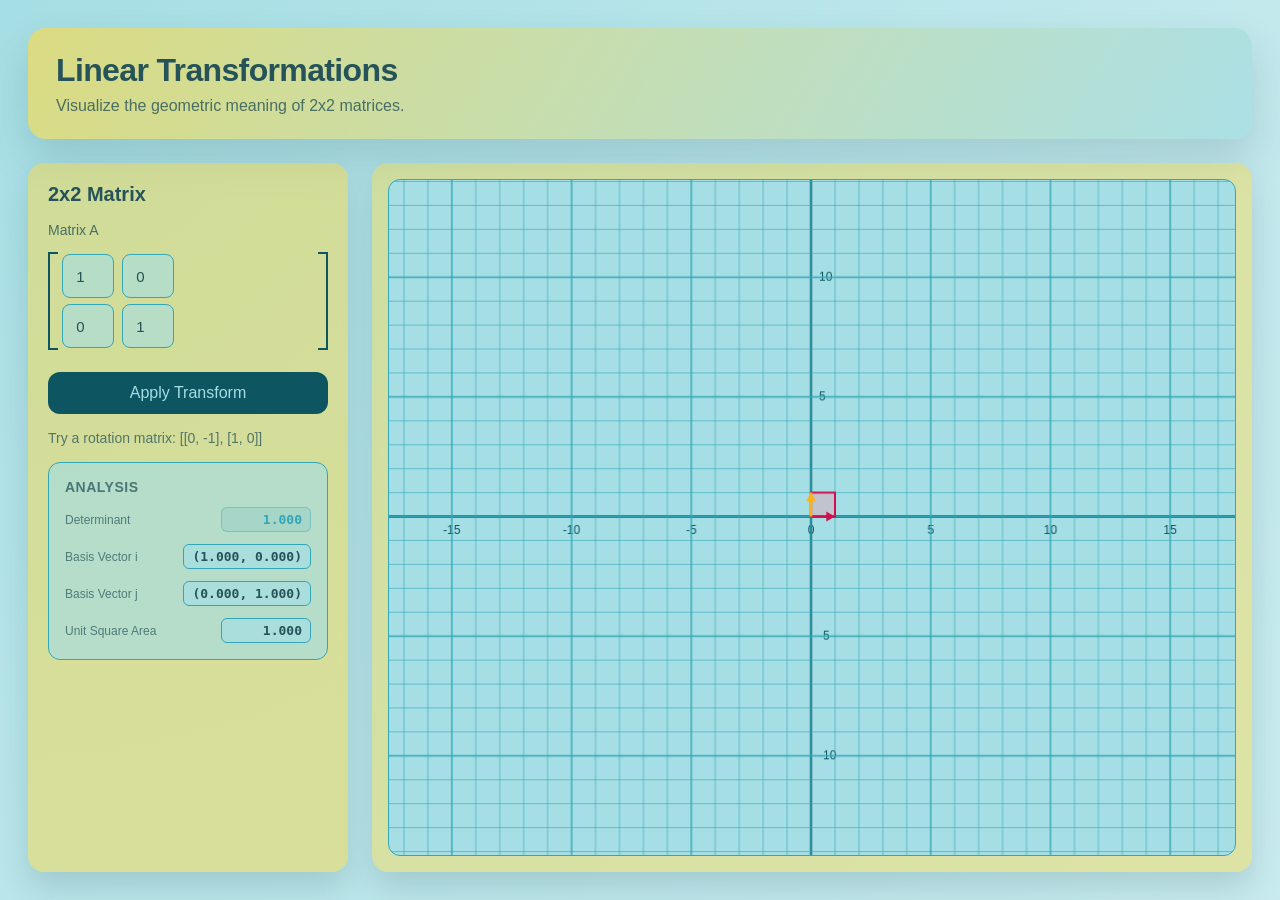
==== index.html @ dea4968d "function2" ====
<!doctype html>
<html lang="en">
  <head>
    <meta charset="utf-8" />
    <meta name="viewport" content="width=device-width, initial-scale=1" />
    <title>Matrix Linear Transformation Visualizer</title>
    <link rel="stylesheet" href="style.css" />
  </head>
  <body>
    <div class="app">
      <header class="hero">
        <div>
          <h1>Linear Transformations</h1>
          <p>Visualize the geometric meaning of 2x2 matrices.</p>
        </div>
      </header>

      <main class="layout">
        <section class="panel">
          <h2>2x2 Matrix</h2>
          <div class="input-group">
            <label>Matrix A</label>
            <div class="matrix-bracket">
              <div class="matrix-input">
                <input id="m11" type="number" step="0.1" value="1" />
                <input id="m12" type="number" step="0.1" value="0" />
                <input id="m21" type="number" step="0.1" value="0" />
                <input id="m22" type="number" step="0.1" value="1" />
              </div>
            </div>
          </div>

          <button id="apply">Apply Transform</button>
          <div class="hint" id="hint">
            Try a rotation matrix: [[0, -1], [1, 0]]
          </div>

          <div class="stats-panel">
            <h3>Analysis</h3>
            <div class="stat-item">
              <label>Determinant</label>
              <div id="detDisplay" class="det-value det-positive">1.000</div>
            </div>
            <div class="stat-item">
              <label>Basis Vector i</label>
              <div id="basisIDisplay" class="basis-value">(1.000, 0.000)</div>
            </div>
            <div class="stat-item">
              <label>Basis Vector j</label>
              <div id="basisJDisplay" class="basis-value">(0.000, 1.000)</div>
            </div>
            <div class="stat-item">
              <label>Unit Square Area</label>
              <div id="areaDisplay" class="area-value">1.000</div>
            </div>
          </div>
        </section>

        <section class="canvas-wrap">
          <div class="viz-stage" id="vizStage">
            <canvas id="viz"></canvas>
          </div>
        </section>
      </main>
    </div>

    <script type="module" src="main.js"></script>
  </body>
</html>
---- style.css ----
:root {
  --asagi: #33a6b8;
  --ai: #0d5661;
  --shinbashi: #0089a7;
  --tetsuonando: #255359;
  --kamenozoki: #a5dee4;
  --yamabuki: #ffb11b;
  --nanohana: #f7d94c;
  --tamarokoshi: #e8b647;
  --kohbai: #e16b8c;
  --momo: #f596aa;
  --karakurenai: #d0104c;
  --shadow: rgba(37, 83, 89, 0.18);
  font-family: "Space Grotesk", "Segoe UI", sans-serif;
}

*,
*::before,
*::after {
  box-sizing: border-box;
}

html,
body {
  height: 100%;
}

body {
  margin: 0;
  background: radial-gradient(circle at top left, var(--kamenozoki) 0%, rgba(165, 222, 228, 0.75) 60%, rgba(165, 222, 228, 0.6) 100%);
  color: var(--tetsuonando);
  overflow: hidden;
}

.app {
  height: 100vh;
  display: flex;
  flex-direction: column;
  gap: 24px;
  padding: 28px;
}

.hero {
  display: flex;
  align-items: center;
  justify-content: space-between;
  background: linear-gradient(120deg, rgba(247, 217, 76, 0.65) 0%, rgba(165, 222, 228, 0.8) 100%);
  border-radius: 18px;
  padding: 24px 28px;
  box-shadow: 0 20px 40px var(--shadow);
}

.hero h1 {
  margin: 0 0 8px;
  font-size: 32px;
  letter-spacing: -0.02em;
}

.hero p {
  margin: 0;
  color: rgba(37, 83, 89, 0.8);
}

.layout {
  flex: 1;
  min-height: 0;
  display: flex;
  gap: 24px;
}

.panel {
  background: rgba(247, 217, 76, 0.5);
  border-radius: 16px;
  padding: 20px;
  box-shadow: 0 16px 30px var(--shadow);
  display: flex;
  flex-direction: column;
  gap: 16px;
  width: 320px;
  min-width: 280px;
  max-height: 100%;
  overflow-y: auto;
  overflow-x: hidden;
}

.panel h2 {
  margin: 0;
  font-size: 20px;
}

.input-group {
  display: flex;
  flex-direction: column;
  gap: 8px;
}

.input-group label {
  font-size: 14px;
  color: rgba(37, 83, 89, 0.8);
}

.matrix-bracket {
  position: relative;
  padding: 8px 14px;
  display: inline-flex;
  align-items: center;
}

.matrix-bracket::before,
.matrix-bracket::after {
  content: "";
  position: absolute;
  top: 6px;
  bottom: 6px;
  width: 10px;
  border-top: 2px solid var(--ai);
  border-bottom: 2px solid var(--ai);
}

.matrix-bracket::before {
  left: 0;
  border-left: 2px solid var(--ai);
}

.matrix-bracket::after {
  right: 0;
  border-right: 2px solid var(--ai);
}

.matrix-input {
  display: grid;
  grid-template-columns: repeat(2, 1fr);
  gap: 6px 8px;
}

.matrix-input input[type="number"] {
  width: 52px;
  height: 44px;
  padding: 4px;
  border-radius: 8px;
  border: 1px solid var(--asagi);
  background: rgba(165, 222, 228, 0.6);
  color: var(--tetsuonando);
  font-size: 15px;
  text-align: center;
}

button#apply {
  padding: 12px;
  border: none;
  border-radius: 12px;
  background: var(--ai);
  color: var(--kamenozoki);
  font-size: 16px;
  cursor: pointer;
}

button#apply:hover {
  filter: brightness(1.05);
}

.hint {
  color: rgba(37, 83, 89, 0.75);
  font-size: 14px;
}

.stats-panel {
  display: flex;
  flex-direction: column;
  gap: 12px;
  padding: 16px;
  background: rgba(165, 222, 228, 0.65);
  border-radius: 12px;
  border: 1px solid var(--asagi);
}

.stats-panel h3 {
  margin: 0;
  font-size: 14px;
  font-weight: 600;
  color: rgba(37, 83, 89, 0.75);
  text-transform: uppercase;
  letter-spacing: 0.5px;
}

.stat-item {
  display: flex;
  justify-content: space-between;
  align-items: center;
  gap: 8px;
}

.stat-item label {
  font-size: 12px;
  color: rgba(37, 83, 89, 0.7);
  font-weight: 500;
}

.det-value,
.basis-value,
.area-value {
  font-size: 13px;
  font-weight: 600;
  font-family: monospace;
  padding: 4px 8px;
  border-radius: 6px;
  background: rgba(165, 222, 228, 0.7);
  border: 1px solid var(--asagi);
  min-width: 90px;
  text-align: right;
}

.det-positive {
  color: var(--asagi);
  border-color: rgba(51, 166, 184, 0.4);
  background: rgba(51, 166, 184, 0.12);
}

.det-negative {
  color: var(--karakurenai);
  border-color: rgba(208, 16, 76, 0.4);
  background: rgba(208, 16, 76, 0.12);
}

.det-zero {
  color: rgba(37, 83, 89, 0.85);
  border-color: rgba(37, 83, 89, 0.3);
  background: rgba(37, 83, 89, 0.12);
}

.canvas-wrap {
  background: rgba(247, 217, 76, 0.45);
  border-radius: 16px;
  padding: 16px;
  box-shadow: 0 16px 30px var(--shadow);
  flex: 1;
  min-width: 0;
  min-height: 0;
  display: flex;
  overflow: hidden;
}

.viz-stage {
  flex: 1;
  min-width: 0;
  min-height: 0;
  position: relative;
}

canvas {
  width: 100%;
  height: 100%;
  display: block;
  border-radius: 12px;
  background: var(--kamenozoki);
  border: 1px solid var(--asagi);
}

@media (max-width: 900px) {
  .layout {
    flex-direction: column;
  }

  .panel {
    width: 100%;
    max-height: 45vh;
  }

  .canvas-wrap {
    min-height: 50vh;
  }
}
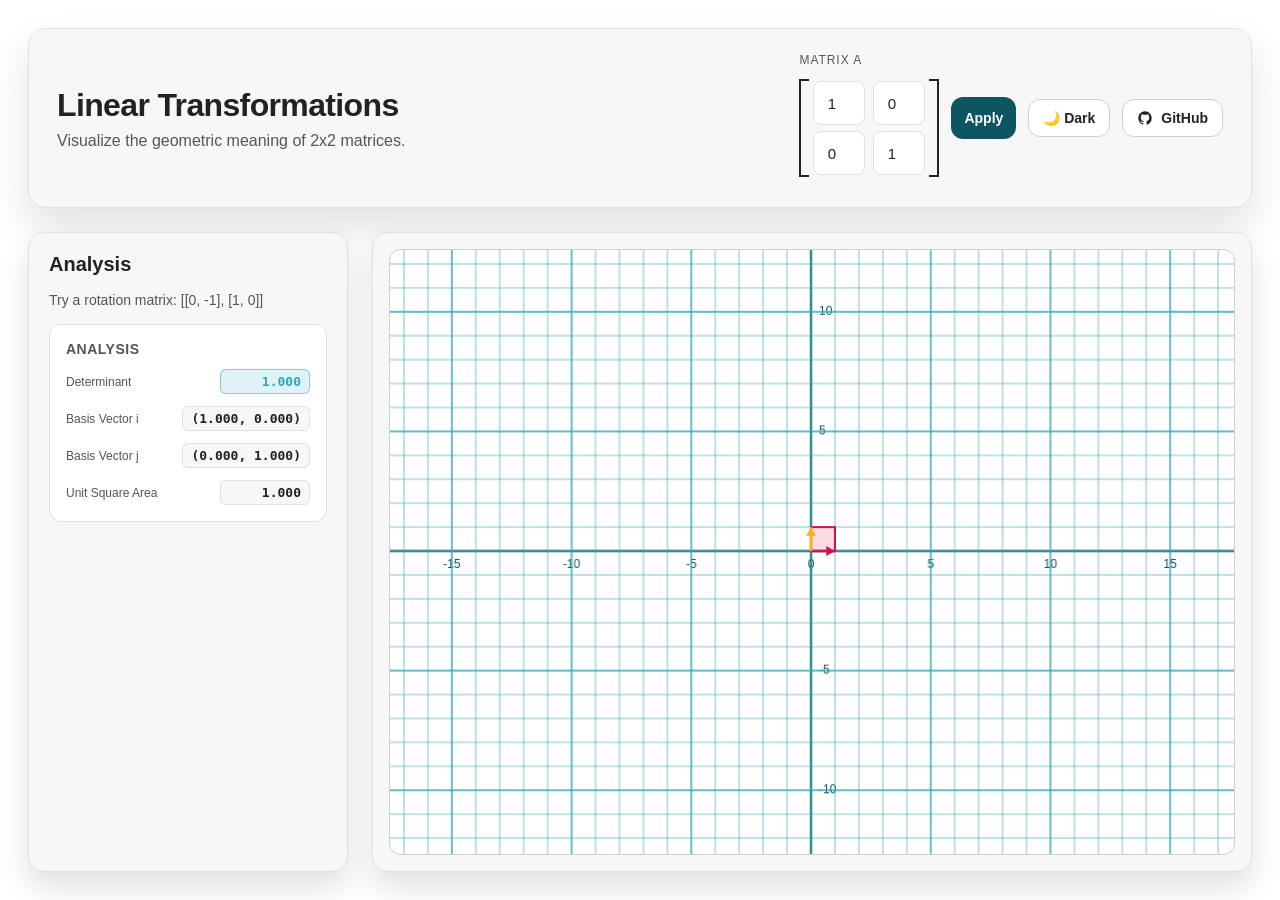
==== commit fba5a061: "add dark theme and github link" ====
--- a/index.html
+++ b/index.html
@@ -6,20 +6,16 @@
     <title>Matrix Linear Transformation Visualizer</title>
     <link rel="stylesheet" href="style.css" />
   </head>
-  <body>
+  <body class="light-theme">
     <div class="app">
       <header class="hero">
-        <div>
+        <div class="hero-text">
           <h1>Linear Transformations</h1>
           <p>Visualize the geometric meaning of 2x2 matrices.</p>
         </div>
-      </header>
-
-      <main class="layout">
-        <section class="panel">
-          <h2>2x2 Matrix</h2>
-          <div class="input-group">
-            <label>Matrix A</label>
+        <div class="control-bar">
+          <div class="matrix-control">
+            <span class="matrix-label">Matrix A</span>
             <div class="matrix-bracket">
               <div class="matrix-input">
                 <input id="m11" type="number" step="0.1" value="1" />
@@ -29,8 +25,29 @@
               </div>
             </div>
           </div>
+          <button id="apply" class="btn btn-primary">Apply</button>
+          <button id="themeToggle" class="btn btn-ghost" type="button">🌙 Dark</button>
+          <a
+            id="githubLink"
+            class="btn btn-ghost"
+            href="https://github.com/Z-ready/matrix-visualizer"
+            target="_blank"
+            rel="noreferrer"
+            aria-label="Open GitHub repository"
+          >
+            <svg viewBox="0 0 24 24" aria-hidden="true" focusable="false">
+              <path
+                d="M12 2C6.48 2 2 6.58 2 12.26c0 4.5 2.87 8.32 6.84 9.67.5.1.68-.22.68-.49 0-.24-.01-.88-.01-1.73-2.78.62-3.37-1.37-3.37-1.37-.46-1.18-1.12-1.49-1.12-1.49-.92-.64.07-.63.07-.63 1.02.07 1.55 1.07 1.55 1.07.9 1.58 2.36 1.12 2.94.86.09-.67.35-1.12.64-1.38-2.22-.26-4.56-1.14-4.56-5.06 0-1.12.39-2.03 1.03-2.74-.1-.26-.45-1.3.1-2.71 0 0 .84-.27 2.75 1.05.8-.23 1.65-.34 2.5-.34.85 0 1.7.12 2.5.34 1.9-1.32 2.74-1.05 2.74-1.05.55 1.41.2 2.45.1 2.71.64.71 1.03 1.62 1.03 2.74 0 3.93-2.34 4.79-4.57 5.05.36.32.68.95.68 1.92 0 1.39-.01 2.5-.01 2.84 0 .27.18.6.69.49 3.97-1.35 6.83-5.17 6.83-9.67C22 6.58 17.52 2 12 2z"
+              />
+            </svg>
+            <span>GitHub</span>
+          </a>
+        </div>
+      </header>
 
-          <button id="apply">Apply Transform</button>
+      <main class="layout">
+        <section class="panel">
+          <h2>Analysis</h2>
           <div class="hint" id="hint">
             Try a rotation matrix: [[0, -1], [1, 0]]
           </div>
--- a/style.css
+++ b/style.css
@@ -10,7 +10,7 @@
   --kohbai: #e16b8c;
   --momo: #f596aa;
   --karakurenai: #d0104c;
-  --shadow: rgba(37, 83, 89, 0.18);
+  --shadow: rgba(0, 0, 0, 0.12);
   font-family: "Space Grotesk", "Segoe UI", sans-serif;
 }
 
@@ -27,9 +27,35 @@
 
 body {
   margin: 0;
-  background: radial-gradient(circle at top left, var(--kamenozoki) 0%, rgba(165, 222, 228, 0.75) 60%, rgba(165, 222, 228, 0.6) 100%);
-  color: var(--tetsuonando);
+  background: var(--bg);
+  color: var(--text);
   overflow: hidden;
+}
+
+.light-theme {
+  --bg: #ffffff;
+  --text: #222222;
+  --panel: #f7f7f7;
+  --panel-border: #e0e0e0;
+  --muted: #555555;
+  --button-bg: #ffffff;
+  --button-border: #d0d0d0;
+  --button-text: #222222;
+  --button-hover: #f0f0f0;
+  --canvas-border: #d0d0d0;
+}
+
+.dark-theme {
+  --bg: #111111;
+  --text: #eeeeee;
+  --panel: #1a1a1a;
+  --panel-border: #2a2a2a;
+  --muted: #bbbbbb;
+  --button-bg: #1f1f1f;
+  --button-border: #333333;
+  --button-text: #eeeeee;
+  --button-hover: #2a2a2a;
+  --canvas-border: #2a2a2a;
 }
 
 .app {
@@ -44,7 +70,9 @@
   display: flex;
   align-items: center;
   justify-content: space-between;
-  background: linear-gradient(120deg, rgba(247, 217, 76, 0.65) 0%, rgba(165, 222, 228, 0.8) 100%);
+  gap: 20px;
+  background: var(--panel);
+  border: 1px solid var(--panel-border);
   border-radius: 18px;
   padding: 24px 28px;
   box-shadow: 0 20px 40px var(--shadow);
@@ -58,7 +86,35 @@
 
 .hero p {
   margin: 0;
-  color: rgba(37, 83, 89, 0.8);
+  color: var(--muted);
+}
+
+.hero-text {
+  min-width: 220px;
+  flex: 1;
+}
+
+.control-bar {
+  display: flex;
+  align-items: center;
+  gap: 12px;
+  flex-wrap: nowrap;
+  justify-content: flex-end;
+  min-width: 0;
+}
+
+.matrix-control {
+  display: flex;
+  flex-direction: column;
+  gap: 6px;
+  color: var(--text);
+}
+
+.matrix-label {
+  font-size: 12px;
+  color: var(--muted);
+  text-transform: uppercase;
+  letter-spacing: 0.08em;
 }
 
 .layout {
@@ -69,7 +125,8 @@
 }
 
 .panel {
-  background: rgba(247, 217, 76, 0.5);
+  background: var(--panel);
+  border: 1px solid var(--panel-border);
   border-radius: 16px;
   padding: 20px;
   box-shadow: 0 16px 30px var(--shadow);
@@ -96,7 +153,7 @@
 
 .input-group label {
   font-size: 14px;
-  color: rgba(37, 83, 89, 0.8);
+  color: var(--muted);
 }
 
 .matrix-bracket {
@@ -104,6 +161,7 @@
   padding: 8px 14px;
   display: inline-flex;
   align-items: center;
+  color: var(--text);
 }
 
 .matrix-bracket::before,
@@ -113,18 +171,18 @@
   top: 6px;
   bottom: 6px;
   width: 10px;
-  border-top: 2px solid var(--ai);
-  border-bottom: 2px solid var(--ai);
+  border-top: 2px solid currentColor;
+  border-bottom: 2px solid currentColor;
 }
 
 .matrix-bracket::before {
   left: 0;
-  border-left: 2px solid var(--ai);
+  border-left: 2px solid currentColor;
 }
 
 .matrix-bracket::after {
   right: 0;
-  border-right: 2px solid var(--ai);
+  border-right: 2px solid currentColor;
 }
 
 .matrix-input {
@@ -138,29 +196,49 @@
   height: 44px;
   padding: 4px;
   border-radius: 8px;
-  border: 1px solid var(--asagi);
-  background: rgba(165, 222, 228, 0.6);
-  color: var(--tetsuonando);
+  border: 1px solid var(--panel-border);
+  background: var(--bg);
+  color: var(--text);
   font-size: 15px;
   text-align: center;
 }
 
-button#apply {
+.btn {
+  display: inline-flex;
+  align-items: center;
+  gap: 8px;
+  padding: 10px 14px;
+  border-radius: 12px;
+  border: 1px solid var(--button-border);
+  background: var(--button-bg);
+  color: var(--button-text);
+  font-size: 14px;
+  font-weight: 600;
+  cursor: pointer;
+  text-decoration: none;
+  transition: background 0.2s ease, border-color 0.2s ease, transform 0.2s ease;
+}
+
+.btn svg {
+  width: 16px;
+  height: 16px;
+  fill: currentColor;
+}
+
+.btn:hover {
+  background: var(--button-hover);
+  transform: translateY(-1px);
+}
+
+.btn-primary {
   padding: 12px;
-  border: none;
-  border-radius: 12px;
+  border-color: transparent;
   background: var(--ai);
-  color: var(--kamenozoki);
-  font-size: 16px;
-  cursor: pointer;
-}
-
-button#apply:hover {
-  filter: brightness(1.05);
+  color: #ffffff;
 }
 
 .hint {
-  color: rgba(37, 83, 89, 0.75);
+  color: var(--muted);
   font-size: 14px;
 }
 
@@ -169,16 +247,16 @@
   flex-direction: column;
   gap: 12px;
   padding: 16px;
-  background: rgba(165, 222, 228, 0.65);
+  background: var(--bg);
   border-radius: 12px;
-  border: 1px solid var(--asagi);
+  border: 1px solid var(--panel-border);
 }
 
 .stats-panel h3 {
   margin: 0;
   font-size: 14px;
   font-weight: 600;
-  color: rgba(37, 83, 89, 0.75);
+  color: var(--muted);
   text-transform: uppercase;
   letter-spacing: 0.5px;
 }
@@ -192,7 +270,7 @@
 
 .stat-item label {
   font-size: 12px;
-  color: rgba(37, 83, 89, 0.7);
+  color: var(--muted);
   font-weight: 500;
 }
 
@@ -204,32 +282,33 @@
   font-family: monospace;
   padding: 4px 8px;
   border-radius: 6px;
-  background: rgba(165, 222, 228, 0.7);
-  border: 1px solid var(--asagi);
+  background: var(--panel);
+  border: 1px solid var(--panel-border);
   min-width: 90px;
   text-align: right;
 }
 
 .det-positive {
   color: var(--asagi);
-  border-color: rgba(51, 166, 184, 0.4);
-  background: rgba(51, 166, 184, 0.12);
+  border-color: rgba(51, 166, 184, 0.5);
+  background: rgba(51, 166, 184, 0.15);
 }
 
 .det-negative {
   color: var(--karakurenai);
-  border-color: rgba(208, 16, 76, 0.4);
-  background: rgba(208, 16, 76, 0.12);
+  border-color: rgba(208, 16, 76, 0.5);
+  background: rgba(208, 16, 76, 0.15);
 }
 
 .det-zero {
-  color: rgba(37, 83, 89, 0.85);
-  border-color: rgba(37, 83, 89, 0.3);
-  background: rgba(37, 83, 89, 0.12);
+  color: var(--muted);
+  border-color: rgba(128, 128, 128, 0.3);
+  background: rgba(128, 128, 128, 0.12);
 }
 
 .canvas-wrap {
-  background: rgba(247, 217, 76, 0.45);
+  background: var(--panel);
+  border: 1px solid var(--panel-border);
   border-radius: 16px;
   padding: 16px;
   box-shadow: 0 16px 30px var(--shadow);
@@ -252,8 +331,8 @@
   height: 100%;
   display: block;
   border-radius: 12px;
-  background: var(--kamenozoki);
-  border: 1px solid var(--asagi);
+  background: var(--bg);
+  border: 1px solid var(--canvas-border);
 }
 
 @media (max-width: 900px) {
@@ -269,4 +348,13 @@
   .canvas-wrap {
     min-height: 50vh;
   }
-}
+
+  .hero {
+    flex-direction: column;
+    align-items: stretch;
+  }
+
+  .control-bar {
+    justify-content: space-between;
+  }
+}
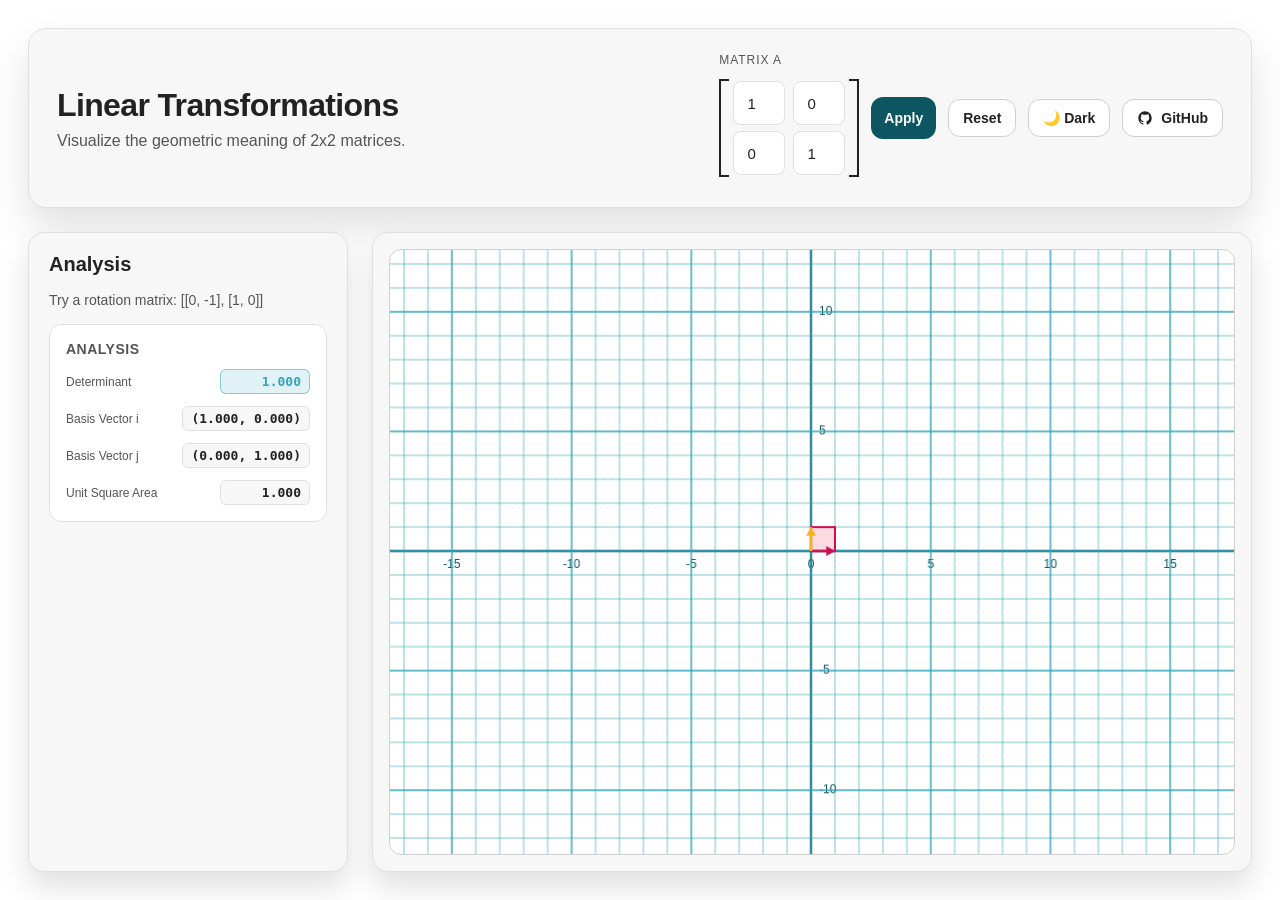
==== commit 5a32a3c6: "add Reset and Eigenvector Visualization" ====
--- a/index.html
+++ b/index.html
@@ -26,6 +26,7 @@
             </div>
           </div>
           <button id="apply" class="btn btn-primary">Apply</button>
+          <button id="reset" class="btn btn-ghost" type="button">Reset</button>
           <button id="themeToggle" class="btn btn-ghost" type="button">🌙 Dark</button>
           <a
             id="githubLink"
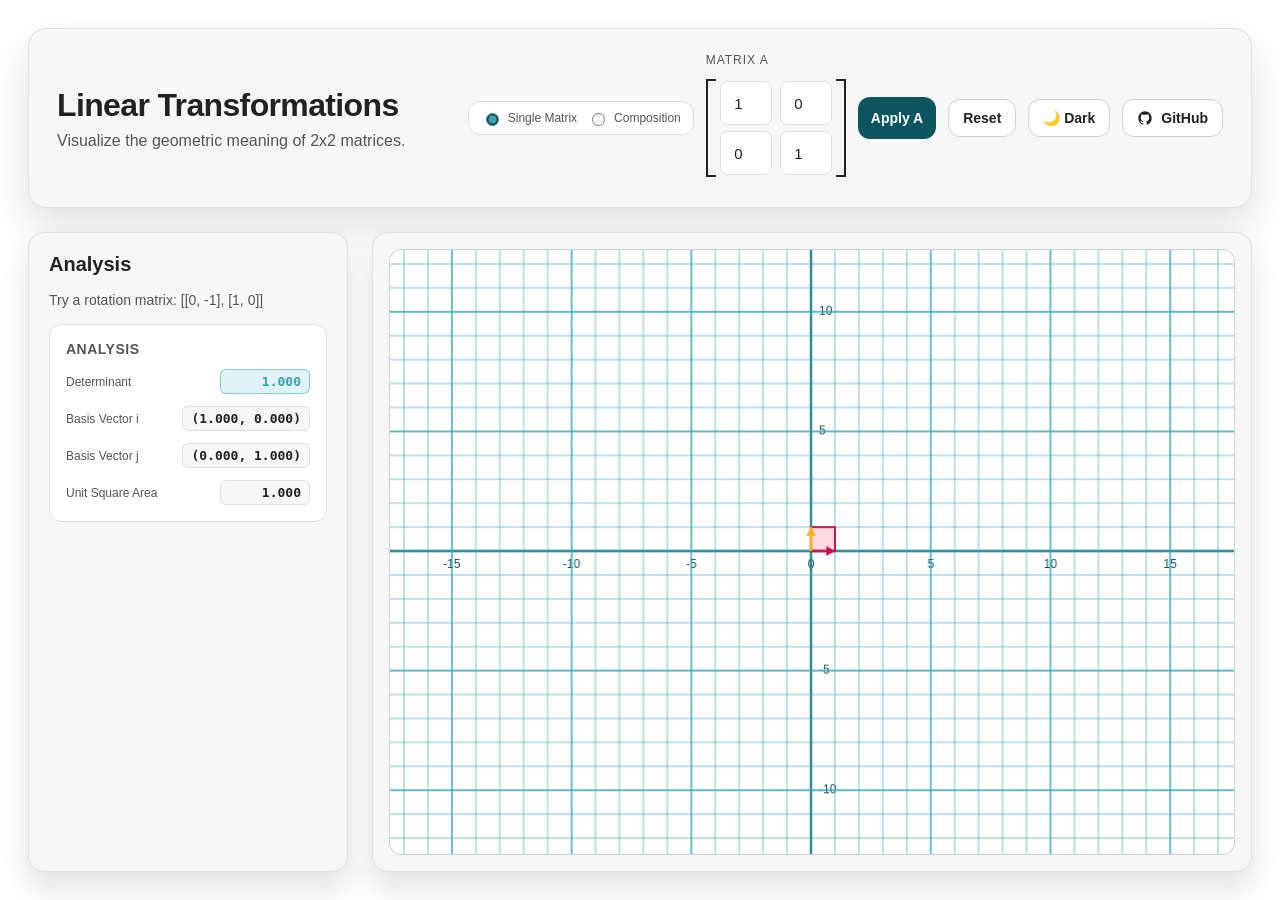
==== commit 28356b39: "添加矩阵操作模式选择和相关功能" ====
--- a/index.html
+++ b/index.html
@@ -14,7 +14,17 @@
           <p>Visualize the geometric meaning of 2x2 matrices.</p>
         </div>
         <div class="control-bar">
-          <div class="matrix-control">
+          <div class="mode-selector" role="radiogroup" aria-label="Transformation mode">
+            <label>
+              <input type="radio" name="mode" value="single" checked />
+              Single Matrix
+            </label>
+            <label>
+              <input type="radio" name="mode" value="compose" />
+              Composition
+            </label>
+          </div>
+          <div class="matrix-control" id="matrixAControl">
             <span class="matrix-label">Matrix A</span>
             <div class="matrix-bracket">
               <div class="matrix-input">
@@ -25,7 +35,20 @@
               </div>
             </div>
           </div>
-          <button id="apply" class="btn btn-primary">Apply</button>
+          <div class="matrix-control hidden" id="matrixBControl">
+            <span class="matrix-label">Matrix B</span>
+            <div class="matrix-bracket">
+              <div class="matrix-input">
+                <input id="m11b" type="number" step="0.1" value="1" />
+                <input id="m12b" type="number" step="0.1" value="0" />
+                <input id="m21b" type="number" step="0.1" value="0" />
+                <input id="m22b" type="number" step="0.1" value="1" />
+              </div>
+            </div>
+          </div>
+          <button id="applyA" class="btn btn-primary">Apply A</button>
+          <button id="applyB" class="btn btn-ghost hidden">Apply B</button>
+          <button id="applyCompose" class="btn btn-ghost hidden">Apply A∘B</button>
           <button id="reset" class="btn btn-ghost" type="button">Reset</button>
           <button id="themeToggle" class="btn btn-ghost" type="button">🌙 Dark</button>
           <a
--- a/style.css
+++ b/style.css
@@ -103,6 +103,34 @@
   min-width: 0;
 }
 
+.mode-selector {
+  display: inline-flex;
+  align-items: center;
+  gap: 10px;
+  padding: 8px 12px;
+  border-radius: 12px;
+  border: 1px solid var(--panel-border);
+  background: var(--bg);
+  font-size: 12px;
+  color: var(--muted);
+  white-space: nowrap;
+}
+
+.mode-selector label {
+  display: inline-flex;
+  align-items: center;
+  gap: 6px;
+  cursor: pointer;
+}
+
+.mode-selector input[type="radio"] {
+  accent-color: var(--asagi);
+}
+
+.hidden {
+  display: none !important;
+}
+
 .matrix-control {
   display: flex;
   flex-direction: column;
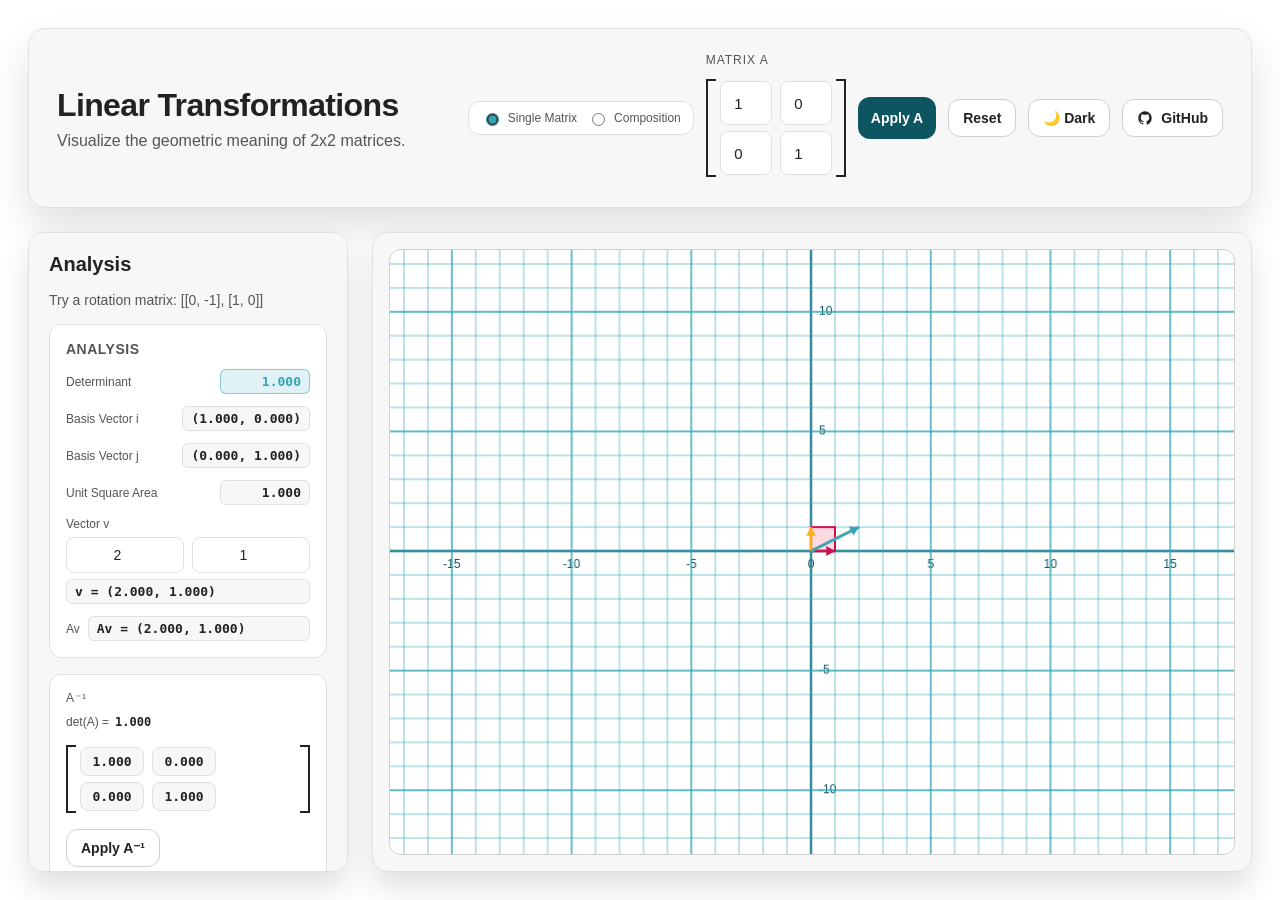
==== commit 6627796a: "添加向量控制和逆矩阵功能，优化界面和渲染逻辑" ====
--- a/index.html
+++ b/index.html
@@ -47,9 +47,9 @@
             </div>
           </div>
           <button id="applyA" class="btn btn-primary">Apply A</button>
+          <button id="reset" class="btn btn-ghost" type="button">Reset</button>
           <button id="applyB" class="btn btn-ghost hidden">Apply B</button>
           <button id="applyCompose" class="btn btn-ghost hidden">Apply A∘B</button>
-          <button id="reset" class="btn btn-ghost" type="button">Reset</button>
           <button id="themeToggle" class="btn btn-ghost" type="button">🌙 Dark</button>
           <a
             id="githubLink"
@@ -94,6 +94,64 @@
               <label>Unit Square Area</label>
               <div id="areaDisplay" class="area-value">1.000</div>
             </div>
+            <div class="stat-item vector-item">
+              <label>Vector v</label>
+              <div class="vector-controls">
+                <input id="vX" type="number" step="0.1" value="2" aria-label="Vector x" />
+                <input id="vY" type="number" step="0.1" value="1" aria-label="Vector y" />
+              </div>
+              <div id="vectorDisplay" class="vector-value">v = (2.000, 1.000)</div>
+            </div>
+            <div class="stat-item">
+              <label>Av</label>
+              <div id="avDisplay" class="vector-value">Av = (2.000, 1.000)</div>
+            </div>
+          </div>
+
+          <div class="inverse-panel">
+            <div class="inverse-header">
+              <span class="matrix-label">A⁻¹</span>
+            </div>
+            <div class="inverse-det">
+              <span>det(A) =</span>
+              <span id="detADisplay" class="inverse-det-value">1.000</span>
+            </div>
+            <div class="matrix-bracket">
+              <div class="matrix-display">
+                <div id="inv11" class="matrix-cell">1.000</div>
+                <div id="inv12" class="matrix-cell">0.000</div>
+                <div id="inv21" class="matrix-cell">0.000</div>
+                <div id="inv22" class="matrix-cell">1.000</div>
+              </div>
+            </div>
+            <div id="inverseStatus" class="inverse-warning hidden">Inverse: not defined</div>
+            <div id="inverseNotice" class="inverse-notice hidden">Inverse does not exist (det(A)=0)</div>
+            <div class="inverse-actions">
+              <button id="applyInverse" class="btn btn-ghost" type="button">Apply A⁻¹</button>
+            </div>
+          </div>
+
+          <div class="inverse-panel hidden" id="inversePanelB">
+            <div class="inverse-header">
+              <span class="matrix-label">B⁻¹</span>
+            </div>
+            <div class="inverse-det">
+              <span>det(B) =</span>
+              <span id="detBDisplay" class="inverse-det-value">1.000</span>
+            </div>
+            <div class="matrix-bracket">
+              <div class="matrix-display">
+                <div id="invB11" class="matrix-cell">1.000</div>
+                <div id="invB12" class="matrix-cell">0.000</div>
+                <div id="invB21" class="matrix-cell">0.000</div>
+                <div id="invB22" class="matrix-cell">1.000</div>
+              </div>
+            </div>
+            <div id="inverseStatusB" class="inverse-warning hidden">B⁻¹: not defined</div>
+            <div id="inverseNoticeB" class="inverse-notice hidden">Inverse of B does not exist (det(B)=0)</div>
+            <div class="inverse-actions">
+              <button id="applyInverseB" class="btn btn-ghost" type="button">Apply B⁻¹</button>
+            </div>
           </div>
         </section>
 
--- a/style.css
+++ b/style.css
@@ -258,6 +258,16 @@
   transform: translateY(-1px);
 }
 
+.btn:disabled {
+  opacity: 0.5;
+  cursor: not-allowed;
+  transform: none;
+}
+
+.btn:disabled:hover {
+  background: var(--button-bg);
+}
+
 .btn-primary {
   padding: 12px;
   border-color: transparent;
@@ -302,9 +312,35 @@
   font-weight: 500;
 }
 
+.stat-item.vector-item {
+  flex-direction: column;
+  align-items: flex-start;
+  gap: 6px;
+}
+
+.vector-controls {
+  width: 100%;
+  display: grid;
+  grid-template-columns: repeat(2, minmax(0, 1fr));
+  gap: 8px;
+}
+
+.vector-controls input[type="number"] {
+  width: 100%;
+  height: 36px;
+  padding: 4px;
+  border-radius: 8px;
+  border: 1px solid var(--panel-border);
+  background: var(--bg);
+  color: var(--text);
+  font-size: 14px;
+  text-align: center;
+}
+
 .det-value,
 .basis-value,
-.area-value {
+.area-value,
+.vector-value {
   font-size: 13px;
   font-weight: 600;
   font-family: monospace;
@@ -316,6 +352,11 @@
   text-align: right;
 }
 
+.vector-value {
+  width: 100%;
+  text-align: left;
+}
+
 .det-positive {
   color: var(--asagi);
   border-color: rgba(51, 166, 184, 0.5);
@@ -332,6 +373,70 @@
   color: var(--muted);
   border-color: rgba(128, 128, 128, 0.3);
   background: rgba(128, 128, 128, 0.12);
+}
+
+.inverse-panel {
+  display: flex;
+  flex-direction: column;
+  gap: 10px;
+  padding: 16px;
+  background: var(--bg);
+  border-radius: 12px;
+  border: 1px solid var(--panel-border);
+}
+
+.inverse-header {
+  display: flex;
+  align-items: center;
+  justify-content: space-between;
+}
+
+.inverse-det {
+  display: flex;
+  align-items: center;
+  gap: 6px;
+  font-size: 12px;
+  color: var(--muted);
+}
+
+.inverse-det-value {
+  font-family: monospace;
+  font-weight: 600;
+  color: var(--text);
+}
+
+.matrix-display {
+  display: grid;
+  grid-template-columns: repeat(2, minmax(0, 1fr));
+  gap: 6px 8px;
+}
+
+.matrix-cell {
+  min-width: 64px;
+  padding: 6px 8px;
+  border-radius: 8px;
+  border: 1px solid var(--panel-border);
+  background: var(--panel);
+  font-size: 13px;
+  font-weight: 600;
+  font-family: monospace;
+  text-align: center;
+}
+
+.inverse-notice,
+.inverse-warning {
+  font-size: 12px;
+  font-weight: 600;
+  color: var(--karakurenai);
+  padding: 6px 8px;
+  border-radius: 8px;
+  border: 1px solid rgba(208, 16, 76, 0.4);
+  background: rgba(208, 16, 76, 0.12);
+}
+
+.inverse-actions {
+  display: flex;
+  justify-content: flex-start;
 }
 
 .canvas-wrap {
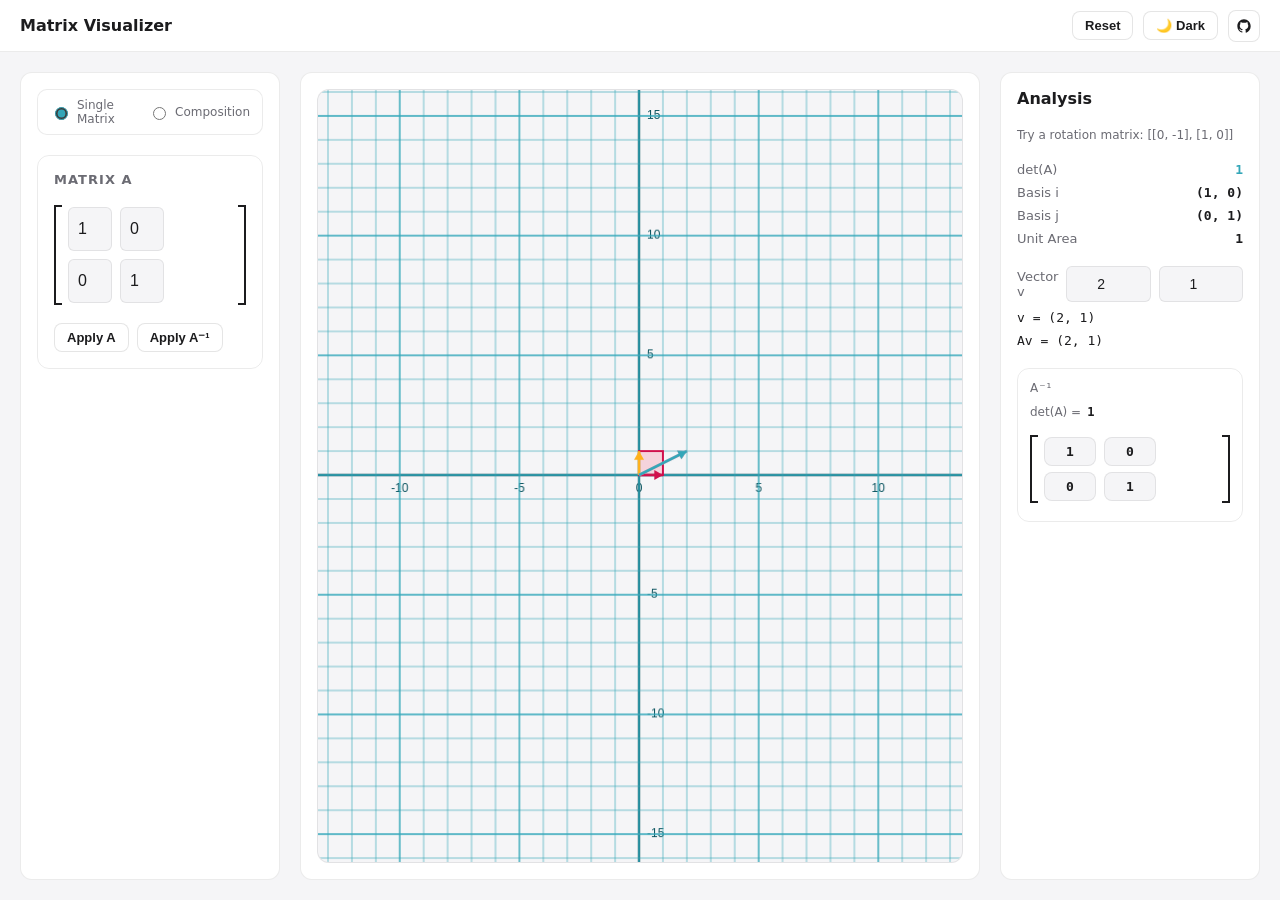
==== commit 1d1c5c4a: "重构界面，优化矩阵和向量的显示与操作，增加格式化数字功能" ====
--- a/index.html
+++ b/index.html
@@ -8,52 +8,14 @@
   </head>
   <body class="light-theme">
     <div class="app">
-      <header class="hero">
-        <div class="hero-text">
-          <h1>Linear Transformations</h1>
-          <p>Visualize the geometric meaning of 2x2 matrices.</p>
-        </div>
-        <div class="control-bar">
-          <div class="mode-selector" role="radiogroup" aria-label="Transformation mode">
-            <label>
-              <input type="radio" name="mode" value="single" checked />
-              Single Matrix
-            </label>
-            <label>
-              <input type="radio" name="mode" value="compose" />
-              Composition
-            </label>
-          </div>
-          <div class="matrix-control" id="matrixAControl">
-            <span class="matrix-label">Matrix A</span>
-            <div class="matrix-bracket">
-              <div class="matrix-input">
-                <input id="m11" type="number" step="0.1" value="1" />
-                <input id="m12" type="number" step="0.1" value="0" />
-                <input id="m21" type="number" step="0.1" value="0" />
-                <input id="m22" type="number" step="0.1" value="1" />
-              </div>
-            </div>
-          </div>
-          <div class="matrix-control hidden" id="matrixBControl">
-            <span class="matrix-label">Matrix B</span>
-            <div class="matrix-bracket">
-              <div class="matrix-input">
-                <input id="m11b" type="number" step="0.1" value="1" />
-                <input id="m12b" type="number" step="0.1" value="0" />
-                <input id="m21b" type="number" step="0.1" value="0" />
-                <input id="m22b" type="number" step="0.1" value="1" />
-              </div>
-            </div>
-          </div>
-          <button id="applyA" class="btn btn-primary">Apply A</button>
+      <header class="topbar">
+        <div class="topbar-title">Matrix Visualizer</div>
+        <div class="topbar-actions">
           <button id="reset" class="btn btn-ghost" type="button">Reset</button>
-          <button id="applyB" class="btn btn-ghost hidden">Apply B</button>
-          <button id="applyCompose" class="btn btn-ghost hidden">Apply A∘B</button>
           <button id="themeToggle" class="btn btn-ghost" type="button">🌙 Dark</button>
           <a
             id="githubLink"
-            class="btn btn-ghost"
+            class="btn btn-ghost icon-btn"
             href="https://github.com/Z-ready/matrix-visualizer"
             target="_blank"
             rel="noreferrer"
@@ -64,48 +26,101 @@
                 d="M12 2C6.48 2 2 6.58 2 12.26c0 4.5 2.87 8.32 6.84 9.67.5.1.68-.22.68-.49 0-.24-.01-.88-.01-1.73-2.78.62-3.37-1.37-3.37-1.37-.46-1.18-1.12-1.49-1.12-1.49-.92-.64.07-.63.07-.63 1.02.07 1.55 1.07 1.55 1.07.9 1.58 2.36 1.12 2.94.86.09-.67.35-1.12.64-1.38-2.22-.26-4.56-1.14-4.56-5.06 0-1.12.39-2.03 1.03-2.74-.1-.26-.45-1.3.1-2.71 0 0 .84-.27 2.75 1.05.8-.23 1.65-.34 2.5-.34.85 0 1.7.12 2.5.34 1.9-1.32 2.74-1.05 2.74-1.05.55 1.41.2 2.45.1 2.71.64.71 1.03 1.62 1.03 2.74 0 3.93-2.34 4.79-4.57 5.05.36.32.68.95.68 1.92 0 1.39-.01 2.5-.01 2.84 0 .27.18.6.69.49 3.97-1.35 6.83-5.17 6.83-9.67C22 6.58 17.52 2 12 2z"
               />
             </svg>
-            <span>GitHub</span>
           </a>
         </div>
       </header>
 
-      <main class="layout">
-        <section class="panel">
-          <h2>Analysis</h2>
-          <div class="hint" id="hint">
-            Try a rotation matrix: [[0, -1], [1, 0]]
+      <main class="main-layout">
+        <aside class="panel left-panel">
+          <div class="section">
+            <div class="mode-selector" role="radiogroup" aria-label="Transformation mode">
+              <label>
+                <input type="radio" name="mode" value="single" checked />
+                Single Matrix
+              </label>
+              <label>
+                <input type="radio" name="mode" value="compose" />
+                Composition
+              </label>
+            </div>
           </div>
 
-          <div class="stats-panel">
-            <h3>Analysis</h3>
-            <div class="stat-item">
-              <label>Determinant</label>
-              <div id="detDisplay" class="det-value det-positive">1.000</div>
+          <div class="matrix-card" id="matrixAControl">
+            <div class="card-title">Matrix A</div>
+            <div class="matrix-bracket">
+              <div class="matrix-input">
+                <input id="m11" type="number" step="0.1" value="1" />
+                <input id="m12" type="number" step="0.1" value="0" />
+                <input id="m21" type="number" step="0.1" value="0" />
+                <input id="m22" type="number" step="0.1" value="1" />
+              </div>
             </div>
-            <div class="stat-item">
-              <label>Basis Vector i</label>
-              <div id="basisIDisplay" class="basis-value">(1.000, 0.000)</div>
+            <div class="card-actions">
+              <button id="applyA" class="btn btn-ghost">Apply A</button>
+              <button id="applyInverse" class="btn btn-ghost" type="button">Apply A⁻¹</button>
             </div>
-            <div class="stat-item">
-              <label>Basis Vector j</label>
-              <div id="basisJDisplay" class="basis-value">(0.000, 1.000)</div>
+          </div>
+
+          <div class="matrix-card hidden" id="matrixBControl">
+            <div class="card-title">Matrix B</div>
+            <div class="matrix-bracket">
+              <div class="matrix-input">
+                <input id="m11b" type="number" step="0.1" value="1" />
+                <input id="m12b" type="number" step="0.1" value="0" />
+                <input id="m21b" type="number" step="0.1" value="0" />
+                <input id="m22b" type="number" step="0.1" value="1" />
+              </div>
             </div>
-            <div class="stat-item">
-              <label>Unit Square Area</label>
-              <div id="areaDisplay" class="area-value">1.000</div>
+            <div class="card-actions">
+              <button id="applyB" class="btn btn-ghost hidden">Apply B</button>
+              <button id="applyInverseB" class="btn btn-ghost" type="button">Apply B⁻¹</button>
             </div>
-            <div class="stat-item vector-item">
-              <label>Vector v</label>
+          </div>
+
+          <div class="section hidden" id="composeActions">
+            <button id="applyCompose" class="btn btn-ghost hidden">Apply A∘B</button>
+          </div>
+        </aside>
+
+        <section class="canvas-area">
+          <div class="viz-stage" id="vizStage">
+            <canvas id="viz"></canvas>
+          </div>
+        </section>
+
+        <aside class="panel right-panel">
+          <h2>Analysis</h2>
+          <div class="hint" id="hint">Try a rotation matrix: [[0, -1], [1, 0]]</div>
+
+          <div class="analysis-group">
+            <div class="analysis-row">
+              <span>det(A)</span>
+              <span id="detDisplay" class="analysis-value det-value">1</span>
+            </div>
+            <div class="analysis-row">
+              <span>Basis i</span>
+              <span id="basisIDisplay" class="analysis-value basis-value">(1, 0)</span>
+            </div>
+            <div class="analysis-row">
+              <span>Basis j</span>
+              <span id="basisJDisplay" class="analysis-value basis-value">(0, 1)</span>
+            </div>
+            <div class="analysis-row">
+              <span>Unit Area</span>
+              <span id="areaDisplay" class="analysis-value area-value">1</span>
+            </div>
+          </div>
+
+          <div class="analysis-group">
+            <div class="analysis-row">
+              <span>Vector v</span>
               <div class="vector-controls">
                 <input id="vX" type="number" step="0.1" value="2" aria-label="Vector x" />
                 <input id="vY" type="number" step="0.1" value="1" aria-label="Vector y" />
               </div>
-              <div id="vectorDisplay" class="vector-value">v = (2.000, 1.000)</div>
             </div>
-            <div class="stat-item">
-              <label>Av</label>
-              <div id="avDisplay" class="vector-value">Av = (2.000, 1.000)</div>
-            </div>
+            <div id="vectorDisplay" class="vector-value">v = (2, 1)</div>
+            <div id="avDisplay" class="vector-value">Av = (2, 1)</div>
           </div>
 
           <div class="inverse-panel">
@@ -114,21 +129,18 @@
             </div>
             <div class="inverse-det">
               <span>det(A) =</span>
-              <span id="detADisplay" class="inverse-det-value">1.000</span>
+              <span id="detADisplay" class="inverse-det-value">1</span>
             </div>
             <div class="matrix-bracket">
               <div class="matrix-display">
-                <div id="inv11" class="matrix-cell">1.000</div>
-                <div id="inv12" class="matrix-cell">0.000</div>
-                <div id="inv21" class="matrix-cell">0.000</div>
-                <div id="inv22" class="matrix-cell">1.000</div>
+                <div id="inv11" class="matrix-cell">1</div>
+                <div id="inv12" class="matrix-cell">0</div>
+                <div id="inv21" class="matrix-cell">0</div>
+                <div id="inv22" class="matrix-cell">1</div>
               </div>
             </div>
             <div id="inverseStatus" class="inverse-warning hidden">Inverse: not defined</div>
             <div id="inverseNotice" class="inverse-notice hidden">Inverse does not exist (det(A)=0)</div>
-            <div class="inverse-actions">
-              <button id="applyInverse" class="btn btn-ghost" type="button">Apply A⁻¹</button>
-            </div>
           </div>
 
           <div class="inverse-panel hidden" id="inversePanelB">
@@ -137,29 +149,20 @@
             </div>
             <div class="inverse-det">
               <span>det(B) =</span>
-              <span id="detBDisplay" class="inverse-det-value">1.000</span>
+              <span id="detBDisplay" class="inverse-det-value">1</span>
             </div>
             <div class="matrix-bracket">
               <div class="matrix-display">
-                <div id="invB11" class="matrix-cell">1.000</div>
-                <div id="invB12" class="matrix-cell">0.000</div>
-                <div id="invB21" class="matrix-cell">0.000</div>
-                <div id="invB22" class="matrix-cell">1.000</div>
+                <div id="invB11" class="matrix-cell">1</div>
+                <div id="invB12" class="matrix-cell">0</div>
+                <div id="invB21" class="matrix-cell">0</div>
+                <div id="invB22" class="matrix-cell">1</div>
               </div>
             </div>
             <div id="inverseStatusB" class="inverse-warning hidden">B⁻¹: not defined</div>
             <div id="inverseNoticeB" class="inverse-notice hidden">Inverse of B does not exist (det(B)=0)</div>
-            <div class="inverse-actions">
-              <button id="applyInverseB" class="btn btn-ghost" type="button">Apply B⁻¹</button>
-            </div>
           </div>
-        </section>
-
-        <section class="canvas-wrap">
-          <div class="viz-stage" id="vizStage">
-            <canvas id="viz"></canvas>
-          </div>
-        </section>
+        </aside>
       </main>
     </div>
 
--- a/style.css
+++ b/style.css
@@ -10,8 +10,9 @@
   --kohbai: #e16b8c;
   --momo: #f596aa;
   --karakurenai: #d0104c;
-  --shadow: rgba(0, 0, 0, 0.12);
-  font-family: "Space Grotesk", "Segoe UI", sans-serif;
+  --shadow: rgba(0, 0, 0, 0.08);
+  --mono: "JetBrains Mono", "SFMono-Regular", ui-monospace, SFMono-Regular, Menlo, Consolas, monospace;
+  font-family: "SF Pro Text", "SF Pro Display", "Segoe UI", system-ui, sans-serif;
 }
 
 *,
@@ -29,434 +30,108 @@
   margin: 0;
   background: var(--bg);
   color: var(--text);
-  overflow: hidden;
 }
 
 .light-theme {
-  --bg: #ffffff;
-  --text: #222222;
-  --panel: #f7f7f7;
-  --panel-border: #e0e0e0;
-  --muted: #555555;
+  --bg: #f5f5f7;
+  --text: #1c1c1e;
+  --panel: #ffffff;
+  --panel-border: rgba(0, 0, 0, 0.08);
+  --muted: #6b6b73;
   --button-bg: #ffffff;
-  --button-border: #d0d0d0;
-  --button-text: #222222;
-  --button-hover: #f0f0f0;
-  --canvas-border: #d0d0d0;
+  --button-border: rgba(0, 0, 0, 0.1);
+  --button-text: #1c1c1e;
+  --button-hover: rgba(0, 0, 0, 0.05);
+  --canvas-border: rgba(0, 0, 0, 0.08);
+  --divider: rgba(0, 0, 0, 0.08);
 }
 
 .dark-theme {
   --bg: #111111;
-  --text: #eeeeee;
-  --panel: #1a1a1a;
-  --panel-border: #2a2a2a;
-  --muted: #bbbbbb;
-  --button-bg: #1f1f1f;
-  --button-border: #333333;
-  --button-text: #eeeeee;
-  --button-hover: #2a2a2a;
-  --canvas-border: #2a2a2a;
-}
-
-.app {
-  height: 100vh;
-  display: flex;
-  flex-direction: column;
-  gap: 24px;
-  padding: 28px;
-}
-
-.hero {
-  display: flex;
-  align-items: center;
-  justify-content: space-between;
-  gap: 20px;
-  background: var(--panel);
-  border: 1px solid var(--panel-border);
-  border-radius: 18px;
-  padding: 24px 28px;
-  box-shadow: 0 20px 40px var(--shadow);
-}
-
-.hero h1 {
-  margin: 0 0 8px;
-  font-size: 32px;
-  letter-spacing: -0.02em;
-}
-
-.hero p {
-  margin: 0;
-  color: var(--muted);
-}
-
-.hero-text {
-  min-width: 220px;
-  flex: 1;
-}
-
-.control-bar {
-  display: flex;
-  align-items: center;
-  gap: 12px;
-  flex-wrap: nowrap;
-  justify-content: flex-end;
-  min-width: 0;
-}
-
-.mode-selector {
-  display: inline-flex;
-  align-items: center;
-  gap: 10px;
-  padding: 8px 12px;
-  border-radius: 12px;
-  border: 1px solid var(--panel-border);
-  background: var(--bg);
-  font-size: 12px;
-  color: var(--muted);
-  white-space: nowrap;
-}
-
-.mode-selector label {
-  display: inline-flex;
-  align-items: center;
-  gap: 6px;
-  cursor: pointer;
-}
-
-.mode-selector input[type="radio"] {
-  accent-color: var(--asagi);
+  --text: #f2f2f7;
+  --panel: #1c1c1e;
+  --panel-border: rgba(255, 255, 255, 0.08);
+  --muted: #a1a1aa;
+  --button-bg: #1c1c1e;
+  --button-border: rgba(255, 255, 255, 0.12);
+  --button-text: #f2f2f7;
+  --button-hover: rgba(255, 255, 255, 0.08);
+  --canvas-border: rgba(255, 255, 255, 0.08);
+  --divider: rgba(255, 255, 255, 0.12);
 }
 
 .hidden {
   display: none !important;
 }
 
-.matrix-control {
-  display: flex;
-  flex-direction: column;
-  gap: 6px;
-  color: var(--text);
-}
-
-.matrix-label {
-  font-size: 12px;
-  color: var(--muted);
-  text-transform: uppercase;
-  letter-spacing: 0.08em;
-}
-
-.layout {
+.app {
+  min-height: 100vh;
+  display: flex;
+  flex-direction: column;
+}
+
+.topbar {
+  height: 52px;
+  padding: 0 20px;
+  display: flex;
+  align-items: center;
+  justify-content: space-between;
+  border-bottom: 1px solid var(--divider);
+  background: var(--panel);
+  font-weight: 600;
+}
+
+.topbar-title {
+  font-size: 16px;
+}
+
+.topbar-actions {
+  display: flex;
+  align-items: center;
+  gap: 10px;
+}
+
+.main-layout {
   flex: 1;
   min-height: 0;
   display: flex;
-  gap: 24px;
+  gap: 20px;
+  padding: 20px;
 }
 
 .panel {
   background: var(--panel);
   border: 1px solid var(--panel-border);
-  border-radius: 16px;
-  padding: 20px;
-  box-shadow: 0 16px 30px var(--shadow);
-  display: flex;
-  flex-direction: column;
-  gap: 16px;
-  width: 320px;
-  min-width: 280px;
-  max-height: 100%;
-  overflow-y: auto;
-  overflow-x: hidden;
-}
-
-.panel h2 {
-  margin: 0;
-  font-size: 20px;
-}
-
-.input-group {
-  display: flex;
-  flex-direction: column;
-  gap: 8px;
-}
-
-.input-group label {
-  font-size: 14px;
-  color: var(--muted);
-}
-
-.matrix-bracket {
-  position: relative;
-  padding: 8px 14px;
-  display: inline-flex;
-  align-items: center;
-  color: var(--text);
-}
-
-.matrix-bracket::before,
-.matrix-bracket::after {
-  content: "";
-  position: absolute;
-  top: 6px;
-  bottom: 6px;
-  width: 10px;
-  border-top: 2px solid currentColor;
-  border-bottom: 2px solid currentColor;
-}
-
-.matrix-bracket::before {
-  left: 0;
-  border-left: 2px solid currentColor;
-}
-
-.matrix-bracket::after {
-  right: 0;
-  border-right: 2px solid currentColor;
-}
-
-.matrix-input {
-  display: grid;
-  grid-template-columns: repeat(2, 1fr);
-  gap: 6px 8px;
-}
-
-.matrix-input input[type="number"] {
-  width: 52px;
-  height: 44px;
-  padding: 4px;
-  border-radius: 8px;
-  border: 1px solid var(--panel-border);
-  background: var(--bg);
-  color: var(--text);
-  font-size: 15px;
-  text-align: center;
-}
-
-.btn {
-  display: inline-flex;
-  align-items: center;
-  gap: 8px;
-  padding: 10px 14px;
   border-radius: 12px;
-  border: 1px solid var(--button-border);
-  background: var(--button-bg);
-  color: var(--button-text);
-  font-size: 14px;
-  font-weight: 600;
-  cursor: pointer;
-  text-decoration: none;
-  transition: background 0.2s ease, border-color 0.2s ease, transform 0.2s ease;
-}
-
-.btn svg {
-  width: 16px;
-  height: 16px;
-  fill: currentColor;
-}
-
-.btn:hover {
-  background: var(--button-hover);
-  transform: translateY(-1px);
-}
-
-.btn:disabled {
-  opacity: 0.5;
-  cursor: not-allowed;
-  transform: none;
-}
-
-.btn:disabled:hover {
-  background: var(--button-bg);
-}
-
-.btn-primary {
-  padding: 12px;
-  border-color: transparent;
-  background: var(--ai);
-  color: #ffffff;
-}
-
-.hint {
-  color: var(--muted);
-  font-size: 14px;
-}
-
-.stats-panel {
-  display: flex;
-  flex-direction: column;
-  gap: 12px;
   padding: 16px;
-  background: var(--bg);
-  border-radius: 12px;
-  border: 1px solid var(--panel-border);
-}
-
-.stats-panel h3 {
-  margin: 0;
-  font-size: 14px;
-  font-weight: 600;
-  color: var(--muted);
-  text-transform: uppercase;
-  letter-spacing: 0.5px;
-}
-
-.stat-item {
-  display: flex;
-  justify-content: space-between;
-  align-items: center;
-  gap: 8px;
-}
-
-.stat-item label {
-  font-size: 12px;
-  color: var(--muted);
-  font-weight: 500;
-}
-
-.stat-item.vector-item {
-  flex-direction: column;
-  align-items: flex-start;
-  gap: 6px;
-}
-
-.vector-controls {
-  width: 100%;
-  display: grid;
-  grid-template-columns: repeat(2, minmax(0, 1fr));
-  gap: 8px;
-}
-
-.vector-controls input[type="number"] {
-  width: 100%;
-  height: 36px;
-  padding: 4px;
-  border-radius: 8px;
-  border: 1px solid var(--panel-border);
-  background: var(--bg);
-  color: var(--text);
-  font-size: 14px;
-  text-align: center;
-}
-
-.det-value,
-.basis-value,
-.area-value,
-.vector-value {
-  font-size: 13px;
-  font-weight: 600;
-  font-family: monospace;
-  padding: 4px 8px;
-  border-radius: 6px;
-  background: var(--panel);
-  border: 1px solid var(--panel-border);
-  min-width: 90px;
-  text-align: right;
-}
-
-.vector-value {
-  width: 100%;
-  text-align: left;
-}
-
-.det-positive {
-  color: var(--asagi);
-  border-color: rgba(51, 166, 184, 0.5);
-  background: rgba(51, 166, 184, 0.15);
-}
-
-.det-negative {
-  color: var(--karakurenai);
-  border-color: rgba(208, 16, 76, 0.5);
-  background: rgba(208, 16, 76, 0.15);
-}
-
-.det-zero {
-  color: var(--muted);
-  border-color: rgba(128, 128, 128, 0.3);
-  background: rgba(128, 128, 128, 0.12);
-}
-
-.inverse-panel {
-  display: flex;
-  flex-direction: column;
-  gap: 10px;
-  padding: 16px;
-  background: var(--bg);
-  border-radius: 12px;
-  border: 1px solid var(--panel-border);
-}
-
-.inverse-header {
-  display: flex;
-  align-items: center;
-  justify-content: space-between;
-}
-
-.inverse-det {
-  display: flex;
-  align-items: center;
-  gap: 6px;
-  font-size: 12px;
-  color: var(--muted);
-}
-
-.inverse-det-value {
-  font-family: monospace;
-  font-weight: 600;
-  color: var(--text);
-}
-
-.matrix-display {
-  display: grid;
-  grid-template-columns: repeat(2, minmax(0, 1fr));
-  gap: 6px 8px;
-}
-
-.matrix-cell {
-  min-width: 64px;
-  padding: 6px 8px;
-  border-radius: 8px;
-  border: 1px solid var(--panel-border);
-  background: var(--panel);
-  font-size: 13px;
-  font-weight: 600;
-  font-family: monospace;
-  text-align: center;
-}
-
-.inverse-notice,
-.inverse-warning {
-  font-size: 12px;
-  font-weight: 600;
-  color: var(--karakurenai);
-  padding: 6px 8px;
-  border-radius: 8px;
-  border: 1px solid rgba(208, 16, 76, 0.4);
-  background: rgba(208, 16, 76, 0.12);
-}
-
-.inverse-actions {
-  display: flex;
-  justify-content: flex-start;
-}
-
-.canvas-wrap {
-  background: var(--panel);
-  border: 1px solid var(--panel-border);
-  border-radius: 16px;
-  padding: 16px;
-  box-shadow: 0 16px 30px var(--shadow);
+  display: flex;
+  flex-direction: column;
+  gap: 20px;
+  min-height: 0;
+  overflow: auto;
+}
+
+.left-panel,
+.right-panel {
+  width: 260px;
+}
+
+.canvas-area {
   flex: 1;
   min-width: 0;
-  min-height: 0;
-  display: flex;
-  overflow: hidden;
+  display: flex;
+  align-items: center;
+  justify-content: center;
+  padding: 16px;
+  background: var(--panel);
+  border: 1px solid var(--panel-border);
+  border-radius: 12px;
 }
 
 .viz-stage {
-  flex: 1;
-  min-width: 0;
-  min-height: 0;
-  position: relative;
+  width: 100%;
+  height: 100%;
+  min-height: 320px;
 }
 
 canvas {
@@ -468,26 +143,295 @@
   border: 1px solid var(--canvas-border);
 }
 
-@media (max-width: 900px) {
-  .layout {
+.section {
+  display: flex;
+  flex-direction: column;
+  gap: 12px;
+}
+
+.mode-selector {
+  display: inline-flex;
+  align-items: center;
+  gap: 10px;
+  padding: 8px 12px;
+  border-radius: 10px;
+  border: 1px solid var(--panel-border);
+  background: var(--panel);
+  font-size: 12px;
+  color: var(--muted);
+}
+
+.mode-selector label {
+  display: inline-flex;
+  align-items: center;
+  gap: 6px;
+  cursor: pointer;
+}
+
+.mode-selector input[type="radio"] {
+  accent-color: var(--asagi);
+}
+
+.matrix-card {
+  padding: 16px;
+  border-radius: 12px;
+  border: 1px solid var(--panel-border);
+  display: flex;
+  flex-direction: column;
+  gap: 12px;
+}
+
+.card-title {
+  font-size: 13px;
+  font-weight: 600;
+  color: var(--muted);
+  text-transform: uppercase;
+  letter-spacing: 0.08em;
+}
+
+.matrix-bracket {
+  position: relative;
+  padding: 8px 14px;
+  display: inline-flex;
+  align-items: center;
+  color: var(--text);
+}
+
+.matrix-bracket::before,
+.matrix-bracket::after {
+  content: "";
+  position: absolute;
+  top: 6px;
+  bottom: 6px;
+  width: 8px;
+  border-top: 2px solid currentColor;
+  border-bottom: 2px solid currentColor;
+}
+
+.matrix-bracket::before {
+  left: 0;
+  border-left: 2px solid currentColor;
+}
+
+.matrix-bracket::after {
+  right: 0;
+  border-right: 2px solid currentColor;
+}
+
+.matrix-input {
+  display: grid;
+  grid-template-columns: repeat(2, 44px);
+  gap: 8px;
+}
+
+.matrix-input input[type="number"] {
+  width: 44px;
+  height: 44px;
+  padding: 4px;
+  border-radius: 6px;
+  border: 1px solid var(--panel-border);
+  background: var(--bg);
+  color: var(--text);
+  font-size: 16px;
+  text-align: center;
+}
+
+.card-actions {
+  display: flex;
+  gap: 8px;
+  flex-wrap: wrap;
+}
+
+.btn {
+  display: inline-flex;
+  align-items: center;
+  gap: 8px;
+  padding: 6px 12px;
+  border-radius: 8px;
+  border: 1px solid var(--button-border);
+  background: var(--button-bg);
+  color: var(--button-text);
+  font-size: 13px;
+  font-weight: 600;
+  cursor: pointer;
+  text-decoration: none;
+  transition: background 0.2s ease;
+}
+
+.btn svg {
+  width: 16px;
+  height: 16px;
+  fill: currentColor;
+}
+
+.btn:hover {
+  background: var(--button-hover);
+}
+
+.btn:disabled {
+  opacity: 0.5;
+  cursor: not-allowed;
+}
+
+.icon-btn {
+  padding: 6px;
+  width: 32px;
+  height: 32px;
+  justify-content: center;
+}
+
+.right-panel h2 {
+  margin: 0;
+  font-size: 16px;
+}
+
+.hint {
+  color: var(--muted);
+  font-size: 12px;
+}
+
+.analysis-group {
+  display: flex;
+  flex-direction: column;
+  gap: 8px;
+}
+
+.analysis-row {
+  display: flex;
+  align-items: center;
+  justify-content: space-between;
+  gap: 8px;
+  font-size: 13px;
+  color: var(--muted);
+}
+
+.analysis-value {
+  font-family: var(--mono);
+  color: var(--text);
+  font-weight: 600;
+}
+
+.det-positive {
+  color: var(--asagi);
+}
+
+.det-negative {
+  color: var(--karakurenai);
+}
+
+.det-zero {
+  color: var(--muted);
+}
+
+.vector-controls {
+  display: grid;
+  grid-template-columns: repeat(2, 1fr);
+  gap: 8px;
+}
+
+.vector-controls input[type="number"] {
+  width: 100%;
+  height: 36px;
+  padding: 4px;
+  border-radius: 6px;
+  border: 1px solid var(--panel-border);
+  background: var(--bg);
+  color: var(--text);
+  font-size: 14px;
+  text-align: center;
+}
+
+.vector-value {
+  font-family: var(--mono);
+  font-size: 13px;
+  color: var(--text);
+}
+
+.inverse-panel {
+  display: flex;
+  flex-direction: column;
+  gap: 10px;
+  padding: 12px;
+  border-radius: 12px;
+  border: 1px solid var(--panel-border);
+}
+
+.inverse-header {
+  display: flex;
+  align-items: center;
+  justify-content: space-between;
+}
+
+.matrix-label {
+  font-size: 12px;
+  color: var(--muted);
+  text-transform: uppercase;
+  letter-spacing: 0.08em;
+}
+
+.inverse-det {
+  display: flex;
+  align-items: center;
+  gap: 6px;
+  font-size: 12px;
+  color: var(--muted);
+}
+
+.inverse-det-value {
+  font-family: var(--mono);
+  font-weight: 600;
+  color: var(--text);
+}
+
+.matrix-display {
+  display: grid;
+  grid-template-columns: repeat(2, minmax(0, 1fr));
+  gap: 6px 8px;
+  font-family: var(--mono);
+}
+
+.matrix-cell {
+  min-width: 52px;
+  padding: 6px 8px;
+  border-radius: 8px;
+  border: 1px solid var(--panel-border);
+  background: var(--bg);
+  font-size: 13px;
+  font-weight: 600;
+  text-align: center;
+}
+
+.inverse-notice,
+.inverse-warning {
+  font-size: 12px;
+  font-weight: 600;
+  color: var(--karakurenai);
+  padding: 6px 8px;
+  border-radius: 8px;
+  border: 1px solid rgba(208, 16, 76, 0.4);
+  background: rgba(208, 16, 76, 0.12);
+}
+
+@media (max-width: 1000px) {
+  .main-layout {
     flex-direction: column;
   }
 
-  .panel {
+  .left-panel,
+  .right-panel {
     width: 100%;
-    max-height: 45vh;
   }
 
-  .canvas-wrap {
+  .canvas-area {
+    order: 1;
     min-height: 50vh;
   }
 
-  .hero {
-    flex-direction: column;
-    align-items: stretch;
+  .left-panel {
+    order: 2;
   }
 
-  .control-bar {
-    justify-content: space-between;
+  .right-panel {
+    order: 3;
   }
 }
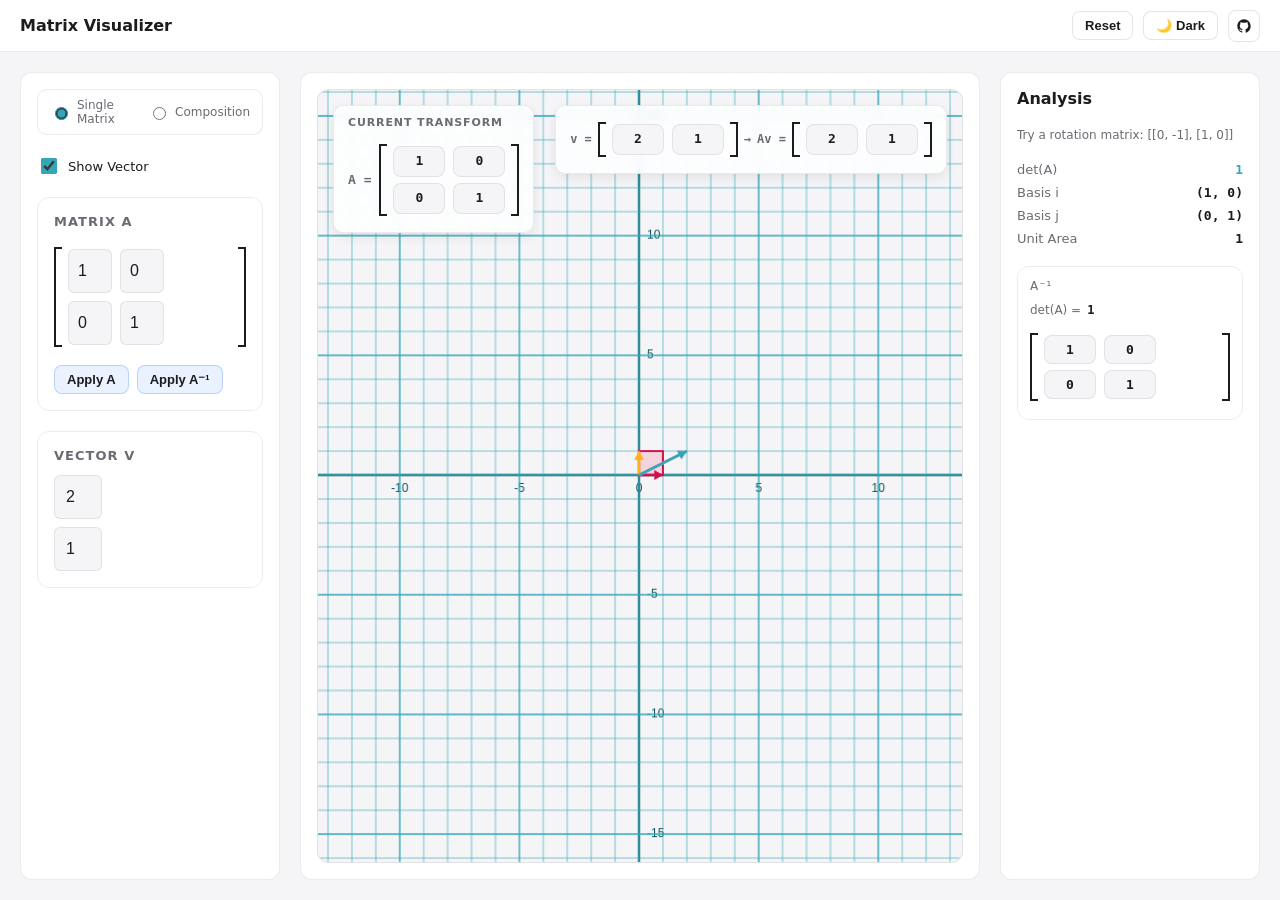
==== commit d567346e: "添加向量显示切换功能，优化矩阵乘法和向量分析的显示逻辑，增强界面交互体验" ====
--- a/index.html
+++ b/index.html
@@ -45,6 +45,13 @@
             </div>
           </div>
 
+          <div class="section">
+            <label class="toggle">
+              <input id="vectorToggle" type="checkbox" checked />
+              <span>Show Vector</span>
+            </label>
+          </div>
+
           <div class="matrix-card" id="matrixAControl">
             <div class="card-title">Matrix A</div>
             <div class="matrix-bracket">
@@ -56,8 +63,8 @@
               </div>
             </div>
             <div class="card-actions">
-              <button id="applyA" class="btn btn-ghost">Apply A</button>
-              <button id="applyInverse" class="btn btn-ghost" type="button">Apply A⁻¹</button>
+              <button id="applyA" class="btn btn-ghost apply-btn">Apply A</button>
+              <button id="applyInverse" class="btn btn-ghost apply-btn" type="button">Apply A⁻¹</button>
             </div>
           </div>
 
@@ -72,18 +79,91 @@
               </div>
             </div>
             <div class="card-actions">
-              <button id="applyB" class="btn btn-ghost hidden">Apply B</button>
-              <button id="applyInverseB" class="btn btn-ghost" type="button">Apply B⁻¹</button>
+              <button id="applyB" class="btn btn-ghost apply-btn hidden">Apply B</button>
+              <button id="applyInverseB" class="btn btn-ghost apply-btn" type="button">Apply B⁻¹</button>
             </div>
           </div>
 
           <div class="section hidden" id="composeActions">
-            <button id="applyCompose" class="btn btn-ghost hidden">Apply A∘B</button>
+            <button id="applyCompose" class="btn btn-ghost apply-btn hidden">Apply A∘B</button>
+          </div>
+
+          <div class="matrix-card" id="vectorPanel">
+            <div class="card-title">Vector v</div>
+            <div class="vector-input">
+              <input id="vX" type="number" step="0.1" value="2" aria-label="Vector x" />
+              <input id="vY" type="number" step="0.1" value="1" aria-label="Vector y" />
+            </div>
           </div>
         </aside>
 
         <section class="canvas-area">
           <div class="viz-stage" id="vizStage">
+            <div class="canvas-overlay overlay-left" id="currentMatrixOverlay">
+              <div class="overlay-title">Current Transform</div>
+              <div class="overlay-line inline">
+                <span class="overlay-label" id="currentMatrixLabel">A =</span>
+                <div class="matrix-bracket overlay-matrix">
+                  <div class="matrix-display overlay-matrix-display">
+                    <div id="current11" class="matrix-cell overlay-cell">1</div>
+                    <div id="current12" class="matrix-cell overlay-cell">0</div>
+                    <div id="current21" class="matrix-cell overlay-cell">0</div>
+                    <div id="current22" class="matrix-cell overlay-cell">1</div>
+                  </div>
+                </div>
+              </div>
+            </div>
+            <div class="canvas-overlay overlay-right" id="analysisOverlay">
+              <div class="overlay-line" id="vectorResults">
+                <div class="equation-line">
+                  <span class="equation-label">v =</span>
+                  <div class="matrix-bracket overlay-matrix">
+                    <div class="matrix-display overlay-matrix-display vector-column">
+                      <div id="vectorXDisplay" class="matrix-cell overlay-cell">2</div>
+                      <div id="vectorYDisplay" class="matrix-cell overlay-cell">1</div>
+                    </div>
+                  </div>
+                  <span class="equation-operator">→</span>
+                  <span class="equation-label">Av =</span>
+                  <div class="matrix-bracket overlay-matrix">
+                    <div class="matrix-display overlay-matrix-display vector-column">
+                      <div id="vectorTXDisplay" class="matrix-cell overlay-cell">2</div>
+                      <div id="vectorTYDisplay" class="matrix-cell overlay-cell">1</div>
+                    </div>
+                  </div>
+                </div>
+              </div>
+              <div class="overlay-line hidden" id="matrixMultiplyPanel">
+                <div class="equation-line compact">
+                  <div class="matrix-bracket overlay-matrix">
+                    <div class="matrix-display overlay-matrix-display">
+                      <div id="mulA11" class="matrix-cell overlay-cell">1</div>
+                      <div id="mulA12" class="matrix-cell overlay-cell">0</div>
+                      <div id="mulA21" class="matrix-cell overlay-cell">0</div>
+                      <div id="mulA22" class="matrix-cell overlay-cell">1</div>
+                    </div>
+                  </div>
+                  <span class="equation-operator">×</span>
+                  <div class="matrix-bracket overlay-matrix">
+                    <div class="matrix-display overlay-matrix-display">
+                      <div id="mulB11" class="matrix-cell overlay-cell">1</div>
+                      <div id="mulB12" class="matrix-cell overlay-cell">0</div>
+                      <div id="mulB21" class="matrix-cell overlay-cell">0</div>
+                      <div id="mulB22" class="matrix-cell overlay-cell">1</div>
+                    </div>
+                  </div>
+                  <span class="equation-operator">=</span>
+                  <div class="matrix-bracket overlay-matrix">
+                    <div class="matrix-display overlay-matrix-display">
+                      <div id="mulC11" class="matrix-cell overlay-cell">1</div>
+                      <div id="mulC12" class="matrix-cell overlay-cell">0</div>
+                      <div id="mulC21" class="matrix-cell overlay-cell">0</div>
+                      <div id="mulC22" class="matrix-cell overlay-cell">1</div>
+                    </div>
+                  </div>
+                </div>
+              </div>
+            </div>
             <canvas id="viz"></canvas>
           </div>
         </section>
@@ -109,18 +189,6 @@
               <span>Unit Area</span>
               <span id="areaDisplay" class="analysis-value area-value">1</span>
             </div>
-          </div>
-
-          <div class="analysis-group">
-            <div class="analysis-row">
-              <span>Vector v</span>
-              <div class="vector-controls">
-                <input id="vX" type="number" step="0.1" value="2" aria-label="Vector x" />
-                <input id="vY" type="number" step="0.1" value="1" aria-label="Vector y" />
-              </div>
-            </div>
-            <div id="vectorDisplay" class="vector-value">v = (2, 1)</div>
-            <div id="avDisplay" class="vector-value">Av = (2, 1)</div>
           </div>
 
           <div class="inverse-panel">
@@ -162,6 +230,7 @@
             <div id="inverseStatusB" class="inverse-warning hidden">B⁻¹: not defined</div>
             <div id="inverseNoticeB" class="inverse-notice hidden">Inverse of B does not exist (det(B)=0)</div>
           </div>
+
         </aside>
       </main>
     </div>
--- a/style.css
+++ b/style.css
@@ -44,6 +44,9 @@
   --button-hover: rgba(0, 0, 0, 0.05);
   --canvas-border: rgba(0, 0, 0, 0.08);
   --divider: rgba(0, 0, 0, 0.08);
+  --overlay-bg: rgba(255, 255, 255, 0.85);
+  --overlay-border: rgba(0, 0, 0, 0.08);
+  --overlay-shadow: rgba(0, 0, 0, 0.08);
 }
 
 .dark-theme {
@@ -58,6 +61,9 @@
   --button-hover: rgba(255, 255, 255, 0.08);
   --canvas-border: rgba(255, 255, 255, 0.08);
   --divider: rgba(255, 255, 255, 0.12);
+  --overlay-bg: rgba(20, 20, 20, 0.85);
+  --overlay-border: rgba(255, 255, 255, 0.12);
+  --overlay-shadow: rgba(0, 0, 0, 0.35);
 }
 
 .hidden {
@@ -132,6 +138,99 @@
   width: 100%;
   height: 100%;
   min-height: 320px;
+  position: relative;
+}
+
+.canvas-overlay {
+  position: absolute;
+  padding: 10px 14px;
+  border-radius: 10px;
+  background: var(--overlay-bg);
+  border: 1px solid var(--overlay-border);
+  box-shadow: 0 4px 12px var(--overlay-shadow);
+  backdrop-filter: blur(6px);
+  -webkit-backdrop-filter: blur(6px);
+  font-family: var(--mono);
+  font-size: 12px;
+  line-height: 1.3;
+  pointer-events: none;
+  display: flex;
+  flex-direction: column;
+  gap: 8px;
+  max-width: 70%;
+}
+
+.overlay-left {
+  top: 16px;
+  left: 16px;
+  font-size: 13px;
+}
+
+.overlay-right {
+  top: 16px;
+  right: 16px;
+  font-size: 12px;
+}
+
+.overlay-title {
+  font-family: "SF Pro Text", "SF Pro Display", "Segoe UI", system-ui, sans-serif;
+  font-size: 11px;
+  letter-spacing: 0.08em;
+  text-transform: uppercase;
+  color: var(--muted);
+  font-weight: 600;
+}
+
+.overlay-line {
+  display: flex;
+  flex-direction: column;
+  gap: 6px;
+}
+
+.overlay-line.inline {
+  flex-direction: row;
+  align-items: center;
+  gap: 8px;
+}
+
+.equation-line {
+  display: inline-flex;
+  align-items: center;
+  gap: 6px;
+}
+
+.equation-line.compact {
+  font-size: 11px;
+}
+
+.overlay-label,
+.equation-label {
+  color: var(--muted);
+  font-weight: 600;
+}
+
+.equation-operator {
+  color: var(--muted);
+  font-weight: 600;
+}
+
+.overlay-matrix {
+  padding: 4px 10px;
+}
+
+.overlay-matrix-display {
+  gap: 4px 6px;
+}
+
+.overlay-cell {
+  min-width: 36px;
+  padding: 4px 6px;
+  font-size: 12px;
+  border-radius: 6px;
+}
+
+.vector-column {
+  grid-template-columns: 1fr;
 }
 
 canvas {
@@ -169,6 +268,20 @@
 }
 
 .mode-selector input[type="radio"] {
+  accent-color: var(--asagi);
+}
+
+.toggle {
+  display: inline-flex;
+  align-items: center;
+  gap: 8px;
+  font-size: 13px;
+  color: var(--text);
+}
+
+.toggle input[type="checkbox"] {
+  width: 16px;
+  height: 16px;
   accent-color: var(--asagi);
 }
 
@@ -242,6 +355,25 @@
   flex-wrap: wrap;
 }
 
+.vector-input {
+  display: grid;
+  grid-template-columns: 48px;
+  gap: 8px;
+  justify-content: start;
+}
+
+.vector-input input[type="number"] {
+  width: 48px;
+  height: 44px;
+  padding: 4px;
+  border-radius: 6px;
+  border: 1px solid var(--panel-border);
+  background: var(--bg);
+  color: var(--text);
+  font-size: 16px;
+  text-align: center;
+}
+
 .btn {
   display: inline-flex;
   align-items: center;
@@ -268,6 +400,16 @@
   background: var(--button-hover);
 }
 
+.apply-btn {
+  background: rgba(90, 150, 255, 0.12);
+  border: 1px solid rgba(90, 150, 255, 0.35);
+  font-weight: 600;
+}
+
+.apply-btn:hover {
+  background: rgba(90, 150, 255, 0.2);
+}
+
 .btn:disabled {
   opacity: 0.5;
   cursor: not-allowed;
@@ -347,6 +489,31 @@
   color: var(--text);
 }
 
+.vector-display {
+  display: flex;
+  flex-direction: column;
+  gap: 12px;
+}
+
+.vector-block {
+  display: flex;
+  align-items: center;
+  gap: 8px;
+}
+
+.vector-label {
+  font-size: 12px;
+  color: var(--muted);
+  min-width: 36px;
+}
+
+.vector-matrix {
+  display: grid;
+  grid-template-columns: 1fr;
+  gap: 6px;
+  font-family: var(--mono);
+}
+
 .inverse-panel {
   display: flex;
   flex-direction: column;
@@ -412,6 +579,49 @@
   background: rgba(208, 16, 76, 0.12);
 }
 
+.matrix-multiply {
+  display: flex;
+  align-items: center;
+  gap: 14px;
+  flex-wrap: wrap;
+  padding: 12px;
+  border-radius: 12px;
+  border: 1px solid var(--panel-border);
+}
+
+.matrix-block {
+  display: flex;
+  flex-direction: column;
+  align-items: center;
+  gap: 6px;
+}
+
+.matrix-title {
+  font-size: 11px;
+  color: var(--muted);
+  text-transform: uppercase;
+  letter-spacing: 0.08em;
+}
+
+.matrix-operator {
+  font-size: 18px;
+  font-weight: 600;
+  color: var(--muted);
+}
+
+.highlight-update {
+  animation: highlightFade 0.7s ease;
+}
+
+@keyframes highlightFade {
+  0% {
+    background-color: rgba(90, 150, 255, 0.35);
+  }
+  100% {
+    background-color: transparent;
+  }
+}
+
 @media (max-width: 1000px) {
   .main-layout {
     flex-direction: column;
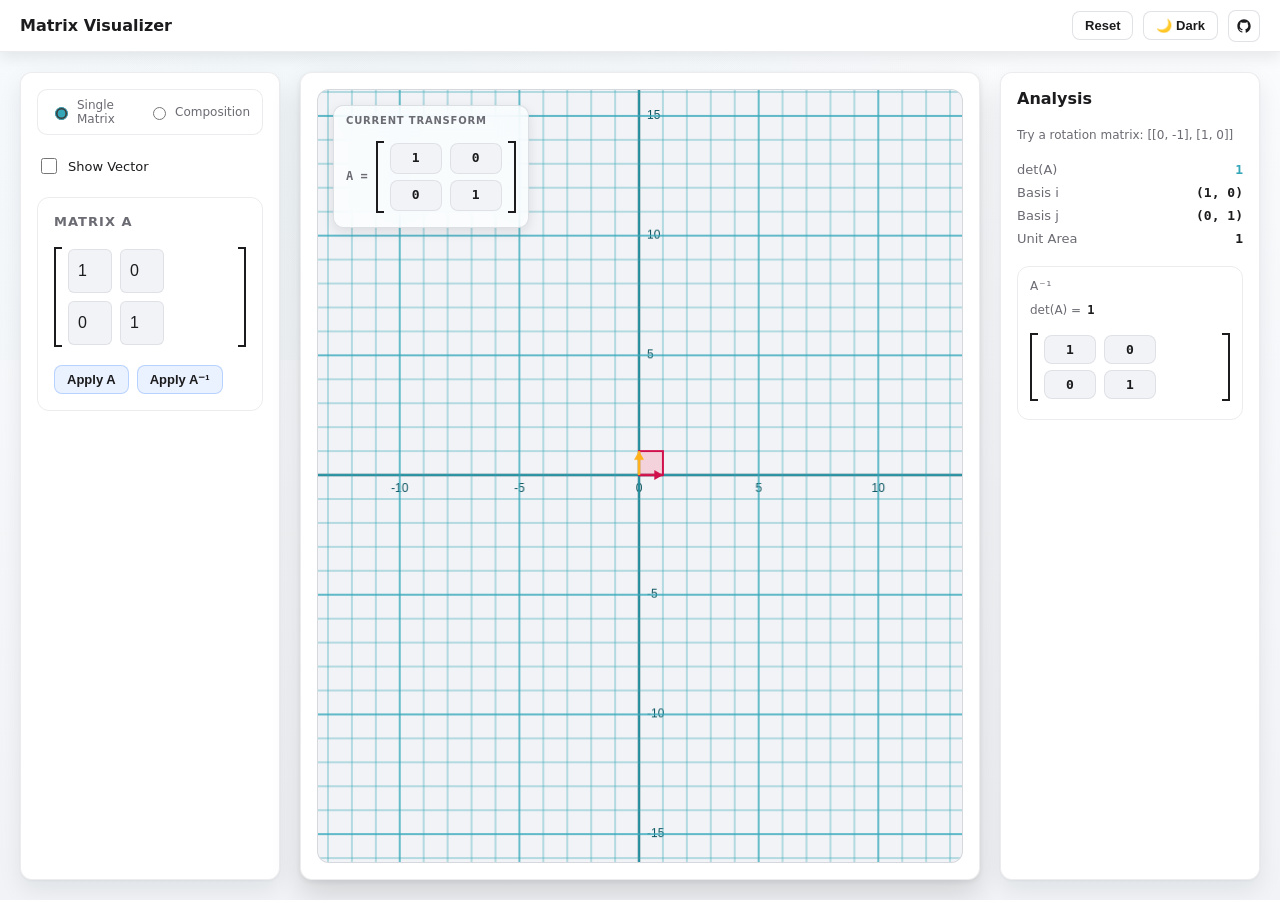
==== commit 02316433: "优化向量显示切换功能，调整默认状态和动画状态监听，提升界面交互体验" ====
--- a/index.html
+++ b/index.html
@@ -47,7 +47,7 @@
 
           <div class="section">
             <label class="toggle">
-              <input id="vectorToggle" type="checkbox" checked />
+              <input id="vectorToggle" type="checkbox" />
               <span>Show Vector</span>
             </label>
           </div>
--- a/style.css
+++ b/style.css
@@ -11,6 +11,8 @@
   --momo: #f596aa;
   --karakurenai: #d0104c;
   --shadow: rgba(0, 0, 0, 0.08);
+  --shadow-strong: rgba(0, 0, 0, 0.16);
+  --glow: rgba(51, 166, 184, 0.08);
   --mono: "JetBrains Mono", "SFMono-Regular", ui-monospace, SFMono-Regular, Menlo, Consolas, monospace;
   font-family: "SF Pro Text", "SF Pro Display", "Segoe UI", system-ui, sans-serif;
 }
@@ -33,37 +35,43 @@
 }
 
 .light-theme {
-  --bg: #f5f5f7;
+  --bg: #f1f3f6;
+  --bg-alt: #fbfcfe;
   --text: #1c1c1e;
   --panel: #ffffff;
-  --panel-border: rgba(0, 0, 0, 0.08);
+  --panel-border: rgba(15, 23, 42, 0.08);
   --muted: #6b6b73;
   --button-bg: #ffffff;
-  --button-border: rgba(0, 0, 0, 0.1);
+  --button-border: rgba(15, 23, 42, 0.12);
   --button-text: #1c1c1e;
-  --button-hover: rgba(0, 0, 0, 0.05);
-  --canvas-border: rgba(0, 0, 0, 0.08);
-  --divider: rgba(0, 0, 0, 0.08);
-  --overlay-bg: rgba(255, 255, 255, 0.85);
-  --overlay-border: rgba(0, 0, 0, 0.08);
-  --overlay-shadow: rgba(0, 0, 0, 0.08);
+  --button-hover: rgba(15, 23, 42, 0.06);
+  --canvas-border: rgba(15, 23, 42, 0.12);
+  --divider: rgba(15, 23, 42, 0.08);
+  --overlay-bg: rgba(255, 255, 255, 0.78);
+  --overlay-border: rgba(15, 23, 42, 0.12);
+  --overlay-shadow: rgba(15, 23, 42, 0.1);
+  --panel-shadow: 0 10px 24px rgba(15, 23, 42, 0.08), 0 1px 3px rgba(15, 23, 42, 0.05);
+  --panel-inset: inset 0 1px 0 rgba(255, 255, 255, 0.9);
 }
 
 .dark-theme {
-  --bg: #111111;
+  --bg: #0f1114;
+  --bg-alt: #171b20;
   --text: #f2f2f7;
-  --panel: #1c1c1e;
+  --panel: #14171b;
   --panel-border: rgba(255, 255, 255, 0.08);
   --muted: #a1a1aa;
-  --button-bg: #1c1c1e;
+  --button-bg: #14171b;
   --button-border: rgba(255, 255, 255, 0.12);
   --button-text: #f2f2f7;
   --button-hover: rgba(255, 255, 255, 0.08);
-  --canvas-border: rgba(255, 255, 255, 0.08);
-  --divider: rgba(255, 255, 255, 0.12);
-  --overlay-bg: rgba(20, 20, 20, 0.85);
-  --overlay-border: rgba(255, 255, 255, 0.12);
-  --overlay-shadow: rgba(0, 0, 0, 0.35);
+  --canvas-border: rgba(255, 255, 255, 0.12);
+  --divider: rgba(255, 255, 255, 0.1);
+  --overlay-bg: rgba(20, 23, 28, 0.78);
+  --overlay-border: rgba(255, 255, 255, 0.16);
+  --overlay-shadow: rgba(0, 0, 0, 0.4);
+  --panel-shadow: 0 14px 28px rgba(0, 0, 0, 0.45), 0 2px 6px rgba(0, 0, 0, 0.3);
+  --panel-inset: inset 0 1px 0 rgba(255, 255, 255, 0.04);
 }
 
 .hidden {
@@ -74,6 +82,24 @@
   min-height: 100vh;
   display: flex;
   flex-direction: column;
+  background: linear-gradient(180deg, var(--bg-alt), var(--bg));
+  position: relative;
+  overflow: hidden;
+}
+
+.app::before {
+  content: "";
+  position: absolute;
+  inset: -10% -10% auto -10%;
+  height: 50%;
+  background: radial-gradient(circle at 30% 35%, var(--glow), transparent 65%);
+  pointer-events: none;
+  opacity: 0.5;
+}
+
+.app > * {
+  position: relative;
+  z-index: 1;
 }
 
 .topbar {
@@ -85,6 +111,9 @@
   border-bottom: 1px solid var(--divider);
   background: var(--panel);
   font-weight: 600;
+  box-shadow: 0 6px 14px rgba(0, 0, 0, 0.08);
+  backdrop-filter: blur(14px);
+  -webkit-backdrop-filter: blur(14px);
 }
 
 .topbar-title {
@@ -115,6 +144,17 @@
   gap: 20px;
   min-height: 0;
   overflow: auto;
+  box-shadow: var(--panel-shadow);
+  position: relative;
+}
+
+.panel::after {
+  content: "";
+  position: absolute;
+  inset: 0;
+  border-radius: 12px;
+  box-shadow: var(--panel-inset);
+  pointer-events: none;
 }
 
 .left-panel,
@@ -132,6 +172,17 @@
   background: var(--panel);
   border: 1px solid var(--panel-border);
   border-radius: 12px;
+  box-shadow: 0 14px 30px rgba(0, 0, 0, 0.14), 0 2px 6px rgba(0, 0, 0, 0.08);
+  position: relative;
+  overflow: hidden;
+}
+
+.canvas-area::before {
+  content: "";
+  position: absolute;
+  inset: 0;
+  background: linear-gradient(160deg, rgba(255, 255, 255, 0.35), transparent 45%);
+  pointer-events: none;
 }
 
 .viz-stage {
@@ -143,15 +194,15 @@
 
 .canvas-overlay {
   position: absolute;
-  padding: 10px 14px;
+  padding: 8px 12px;
   border-radius: 10px;
   background: var(--overlay-bg);
   border: 1px solid var(--overlay-border);
   box-shadow: 0 4px 12px var(--overlay-shadow);
-  backdrop-filter: blur(6px);
-  -webkit-backdrop-filter: blur(6px);
+  backdrop-filter: blur(12px) saturate(160%);
+  -webkit-backdrop-filter: blur(12px) saturate(160%);
   font-family: var(--mono);
-  font-size: 12px;
+  font-size: 11px;
   line-height: 1.3;
   pointer-events: none;
   display: flex;
@@ -163,18 +214,18 @@
 .overlay-left {
   top: 16px;
   left: 16px;
-  font-size: 13px;
+  font-size: 12px;
 }
 
 .overlay-right {
   top: 16px;
   right: 16px;
-  font-size: 12px;
+  font-size: 11px;
 }
 
 .overlay-title {
   font-family: "SF Pro Text", "SF Pro Display", "Segoe UI", system-ui, sans-serif;
-  font-size: 11px;
+  font-size: 10px;
   letter-spacing: 0.08em;
   text-transform: uppercase;
   color: var(--muted);
@@ -200,7 +251,7 @@
 }
 
 .equation-line.compact {
-  font-size: 11px;
+  font-size: 10px;
 }
 
 .overlay-label,
@@ -215,17 +266,17 @@
 }
 
 .overlay-matrix {
-  padding: 4px 10px;
+  padding: 3px 8px;
 }
 
 .overlay-matrix-display {
-  gap: 4px 6px;
+  gap: 3px 5px;
 }
 
 .overlay-cell {
-  min-width: 36px;
-  padding: 4px 6px;
-  font-size: 12px;
+  min-width: 32px;
+  padding: 3px 5px;
+  font-size: 11px;
   border-radius: 6px;
 }
 
@@ -240,6 +291,7 @@
   border-radius: 12px;
   background: var(--bg);
   border: 1px solid var(--canvas-border);
+  touch-action: none;
 }
 
 .section {
@@ -625,6 +677,8 @@
 @media (max-width: 1000px) {
   .main-layout {
     flex-direction: column;
+    padding: 16px;
+    gap: 16px;
   }
 
   .left-panel,
@@ -634,7 +688,7 @@
 
   .canvas-area {
     order: 1;
-    min-height: 50vh;
+    min-height: 48vh;
   }
 
   .left-panel {
@@ -645,3 +699,106 @@
     order: 3;
   }
 }
+
+@media (max-width: 720px) {
+  .topbar {
+    height: auto;
+    padding: 12px 16px;
+    flex-wrap: wrap;
+    gap: 10px;
+  }
+
+  .topbar-actions {
+    flex-wrap: wrap;
+    gap: 8px;
+  }
+
+  .main-layout {
+    padding: 12px;
+    gap: 12px;
+  }
+
+  .panel {
+    padding: 12px;
+    gap: 16px;
+  }
+
+  .canvas-overlay {
+    max-width: 90%;
+    font-size: 10px;
+  }
+
+  .overlay-left,
+  .overlay-right {
+    font-size: 10px;
+  }
+
+  .overlay-right {
+    top: auto;
+    bottom: 12px;
+  }
+
+  .matrix-input {
+    grid-template-columns: repeat(2, 40px);
+  }
+
+  .matrix-input input[type="number"] {
+    width: 40px;
+    height: 40px;
+    font-size: 14px;
+  }
+
+  .vector-input input[type="number"] {
+    width: 44px;
+    height: 40px;
+    font-size: 14px;
+  }
+
+  .btn {
+    padding: 8px 12px;
+  }
+
+  .analysis-row {
+    flex-wrap: wrap;
+  }
+}
+
+@media (max-width: 520px) {
+  .topbar-title {
+    font-size: 14px;
+  }
+
+  .mode-selector {
+    flex-wrap: wrap;
+  }
+
+  .matrix-input {
+    grid-template-columns: repeat(2, 36px);
+    gap: 6px;
+  }
+
+  .matrix-input input[type="number"] {
+    width: 36px;
+    height: 36px;
+    font-size: 13px;
+  }
+
+  .vector-input {
+    grid-template-columns: 42px;
+  }
+
+  .vector-input input[type="number"] {
+    width: 42px;
+    height: 36px;
+    font-size: 13px;
+  }
+
+  .matrix-cell {
+    min-width: 44px;
+  }
+
+  .canvas-area {
+    min-height: 46vh;
+    padding: 12px;
+  }
+}
